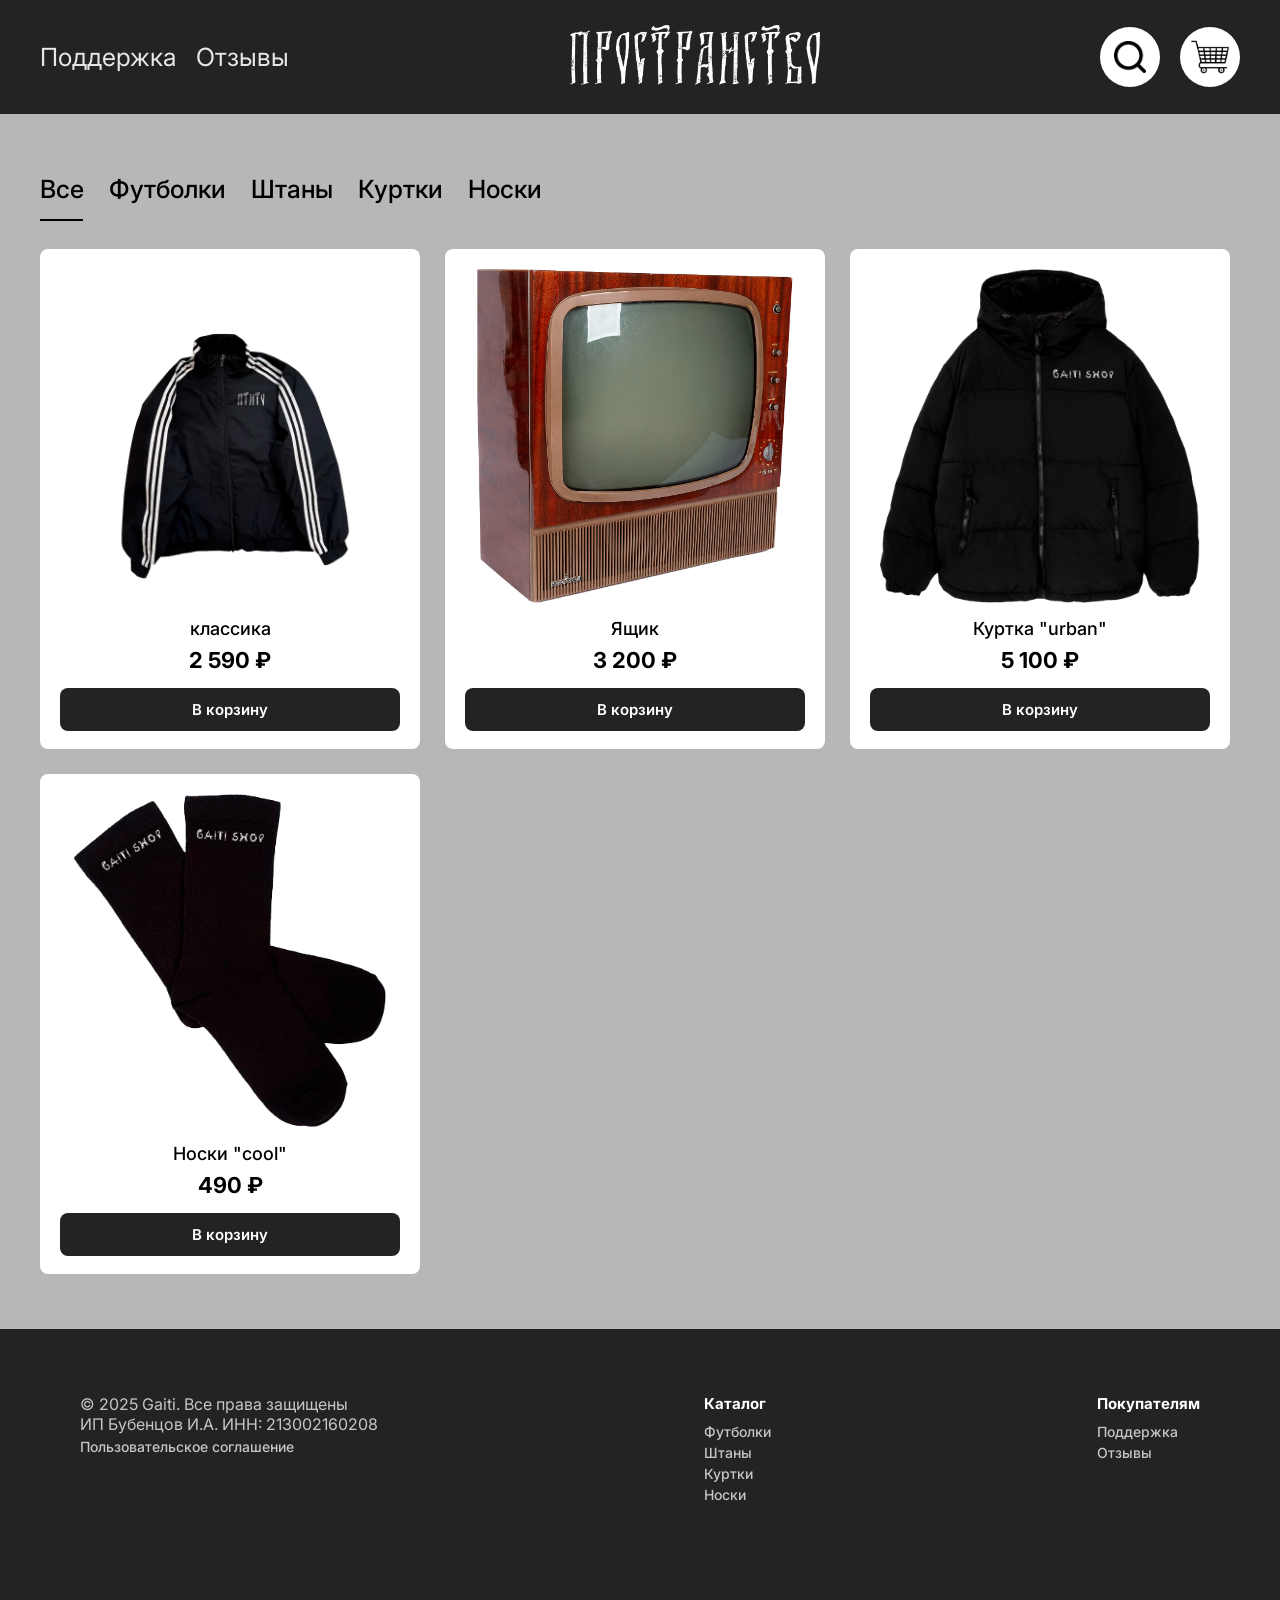
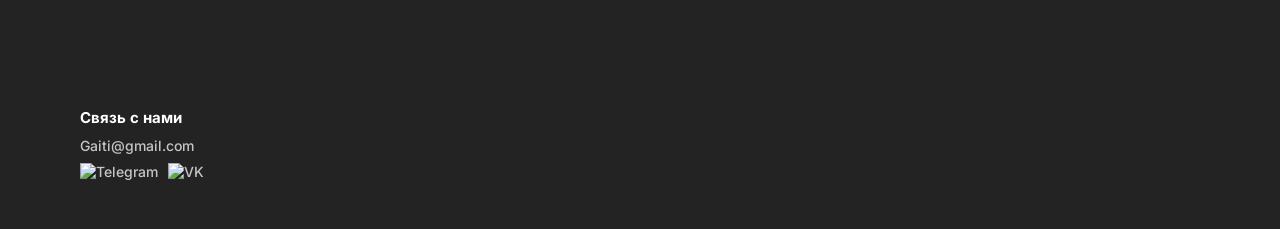
==== index.html @ eaba1813 "fix cart badge visibility, add product thumbnails in cart dropdown, and ensure cart works on product" ====
<!DOCTYPE html>
<html lang="ru">

<head>
    <meta charset="UTF-8">
    <link rel="icon" href="img/icon.ico" type="image/x-icon">
    <link rel="stylesheet" href="style/style.css" type="text/css">
    <link rel="preconnect" href="https://fonts.googleapis.com">
    <link rel="preconnect" href="https://fonts.gstatic.com" crossorigin>
    <link
        href="https://fonts.googleapis.com/css2?family=Inter:ital,opsz,wght@0,14..32,100..900;1,14..32,100..900&display=swap"
        rel="stylesheet">
    <title>Gaiti Shop</title>
</head>

<body>
    <header class="header">
        <div class="container header-inner">

            <div class="left">
                <a href="#">Поддержка</a>
                <a href="#">Отзывы</a>
            </div>

            <div class="logo">
                <a href="index.html"><img src="img/logo1.png" alt=""></a>
            </div>

            <div class="right">

                <div class="search">
                    <input type="checkbox" id="searchToggle" class="searchToggle" />
                    <label for="searchToggle" class="searchButton"></label>
                    <input type="text" class="searchInput" placeholder="Поиск..." />
                    <button class="submitButton"></button>
                </div>


                <div class="cart">
                    <script src="scripts/cart.js"></script>
                    <div class="cartButton"></div>
                    <div class="cartDropdown">
                        <p>Корзина пуста</p>
                    </div>
                </div>

            </div>
        </div>
    </header>
    <main>
    <div class="container header-inner">
        <div class="catalog">
            <!-- Фильтры -->
            <div class="catalog-filters">
                <button class="filter-btn active" data-filter="all">Все</button>
                <button class="filter-btn" data-filter="tshirt">Футболки</button>
                <button class="filter-btn" data-filter="pants">Штаны</button>
                <button class="filter-btn" data-filter="jackets">Куртки</button>
                <button class="filter-btn" data-filter="socks">Носки</button>
                <div class="filter-slider"></div>
            </div>

            <!-- Сами карточки -->
            <div class="catalog-items" id="catalog-items">
                <!-- Products will be injected here by catalog.js -->
            </div>
        </div>
    </div>
    </main>

    <footer class="footer">
        <div class="container header-inner">
            <div class="footer-top">
                <div class="footer-col">
                    <p>© 2025 Gaiti. Все права защищены</p>
                    <p>ИП Бубенцов И.А. ИНН: 213002160208</p>
                    <p><a href="#">Пользовательское соглашение</a></p>
                </div>
                <div class="footer-col">
                    <h3>Каталог</h3>
                    <a href="tshorts.html">Футболки</a>
                    <a href="shtani.html">Штаны</a>
                    <a href="kurtki.html">Куртки</a>
                    <a href="noski.html">Носки</a>
                </div>
                <div class="footer-col">
                    <h3>Покупателям</h3>
                    <a href="support.html">Поддержка</a>
                    <a href="otzivi.html">Отзывы</a>
                </div>
                <div class="footer-col">
                    <h3>Связь с нами</h3>
                    <a href="mailto:Gaiti@gmail.com">Gaiti@gmail.com</a>
                    <div class="social">
                        <a href="#"><img src="img/tg.png" alt="Telegram"></a>
                        <a href="#"><img src="img/vk.png" alt="VK"></a>
                    </div>
                </div>
            </div>
        </div>
    </footer>

    <script src="scripts/products.js"></script>
    <script src="scripts/cart.js"></script>
    <script src="scripts/catalog.js"></script>
</body>
</html>
---- style/style.css ----
* {box-sizing:border-box;margin:0;padding:0}

html, body {
    height: 100%;
}

body{
    font-family:'Inter',sans-serif;
    background:#b7b7b7;
    color:white;
    display: flex;
    flex-direction: column;
    min-height: 100vh;
}

main {
    flex: 1 0 auto;
}

/* КОНТЕЙНЕР (центр) */
.container{
    max-width:1200px;
    margin:0 auto;
    padding:0px;
}

/* HEADER */
.header{
    position:sticky;
    top:0;
    background:#232323;
    z-index:100;
}

.header-inner{
    display:flex;
    justify-content:space-between;
    align-items:center;
    padding:25px 0;
}

.left, .right{
    display:flex;
    align-items:center;
    gap:20px;
}

.left a{
    color:#E7E7E7;
    text-decoration:none;
    font-size:25px;
}

.left a:hover{
    color:white;
}

/* LOGO */
.logo img{
    height:60px;
    width: 250px;
}

/* ПОИСК */
.search {
    display: flex;
    align-items: center;
    background: white;
    border-radius: 50px;
    padding: 10px 10px;
    position: relative;
}

.searchToggle {
    display: none;
}

/* КНОПКА (лупа / крестик) */
.searchButton {
    width: 40px;
    height: 40px;
    background: white url('../img/search.png') center/80% no-repeat;
    cursor: pointer;
    transition: 0.3s;
}

/* ПОЛЕ */
.searchInput {
    border: none;
    outline: none;
    background: none;
    color: black;
    width: 0;
    opacity: 0;
    transition: 0.3s;
}

/* КНОПКА ПОИСКА */
.submitButton {
    display: none;
    background: white;
    width: 40px;
    height: 40px;
    border: none;
    border-radius: 20px;
    padding: 6px 10px;
    cursor: pointer;
    background: white url('../img/search.png') center/80% no-repeat;
}

/* АКТИВНОЕ СОСТОЯНИЕ */
.searchToggle:checked ~ .searchInput {
    width: 160px;
    opacity: 1;
    margin-left: 8px;
}

.searchToggle:checked ~ .submitButton {
    display: block;
}

/* МЕНЯЕМ ИКОНКУ НА КРЕСТИК */
.searchToggle:checked + .searchButton {
    background: none;
    position: relative;
}

.searchToggle:checked + .searchButton::before {
    content: "✖";
    position: absolute;
    top: 50%;
    left: 50%;
    transform: translate(-50%, -50%);

    color: black;
    font-size: 20px;
    line-height: 1;
}
/* КОРЗИНА */
.cart{
    display: flex;
    align-items: center;
    background: white;
    border-radius: 50px;
    padding: 10px 10px;
    position: relative;
}
.cartButton{
    width: 40px;
    height: 40px;
    background: white url('../img/cart.png') center/100% no-repeat;
    cursor: pointer;
    transition: 0.3s;
    position: relative;
}

.cartBadge {
    position: absolute;
    top: -5px;
    right: -5px;
    background: #ff4d4d;
    color: white;
    border-radius: 50%;
    padding: 2px 6px;
    font-size: 10px;
    font-weight: bold;
}

.cartDropdown {
    position: absolute;
    top: 50px;
    right: 0;
    width: 300px;
    background: white;
    border: 1px solid #ddd;
    box-shadow: 0 4px 12px rgba(0,0,0,0.15);
    z-index: 1000;
    padding: 15px;
    display: none;
    color: black;
}

.cart.open .cartDropdown {
    display: block;
}

.cart-item {
    display: flex;
    justify-content: space-between;
    align-items: center;
    padding: 10px 0;
    border-bottom: 1px solid #eee;
}

.cart-item-info {
    display: flex;
    align-items: center;
    gap: 10px;
}

.cart-item-img {
    width: 40px;
    height: 40px;
    object-fit: cover;
    border-radius: 4px;
}

.cart-item-text {
    display: flex;
    flex-direction: column;
}

.cart-item-name {
    font-weight: bold;
    font-size: 14px;
}

.cart-item-qty {
    font-size: 12px;
    color: #666;
}

.remove-from-cart {
    background: none;
    border: none;
    color: #ff4d4d;
    font-size: 18px;
    cursor: pointer;
}

.cart-total {
    display: flex;
    justify-content: space-between;
    align-items: center;
    padding: 15px 0;
    font-size: 18px;
    font-weight: 700;
    border-top: 2px solid #eee;
    border-bottom: 1px solid #eee;
    margin-top: 10px;
}

.order-btn {
    width: 100%;
    padding: 10px;
    background: #232323;
    color: white;
    border: none;
    margin-top: 15px;
    cursor: pointer;
    font-weight: bold;
}

.order-btn:hover {
    background: #404040;
}

/* HEADER END */

/* MID */
.catalog-filters {
    display: flex;
    gap: 25px;
    padding-bottom: 10px;
    margin: 30px 0;
    position: relative;
}

.catalog-filters .filter-btn {
    background: none;
    border: none;
    font-family: 'Inter', sans-serif;
    font-size: 25px;
    font-weight: 500;
    cursor: pointer;
    padding: 5px 0;
    position: relative;
    color: #000;
    z-index: 1;
}

.filter-slider {
    position: absolute;
    bottom: -2px;
    left: 0;
    height: 2px;
    background-color: #000;
    transition: left 0.3s ease, width 0.3s ease;
    pointer-events: none;
}

.catalog-items {
    display: flex;
    flex-wrap: wrap;
    gap: 25px;
    padding-bottom: 30px;
}

.card {
    width: 380px;
    background: #fff;
    overflow: hidden;
    text-align: center;
    border-radius: 8px;
    transition: transform 0.3s, box-shadow 0.3s;
    display: flex;
    flex-direction: column;
    padding: 20px 20px 35px;
    height: 500px;
    position: relative;
}

.card-link {
    position: absolute;
    inset: 0;
    z-index: 1;
}

.add-to-cart-btn {
    position: relative;
    z-index: 2;
}

.card-img {
    width: 100%;
    height: 75%;
    display: flex;
    align-items: center;
    justify-content: center;
    flex-shrink: 0;
}

.card-img img {
    width: 100%;
    height: 100%;
    object-fit: contain;
}

.card-info {
    margin-top: 15px;
}

.card-info .name {
    display: block;
    font-weight: 500;
    font-size: 18px;
    margin-bottom: 8px;
    color: black;
}

.card-info .price {
    font-weight: 700;
    font-size: 22px;
    color: black;
}

.card-info .price s {
    color: black;
    margin-left: 8px;
}

.card-info .discount {
    color: black;
    margin-left: 5px;
}

.add-to-cart-btn {
    width: 100%;
    padding: 12px 0;
    margin-top: 15px;
    background: #232323;
    color: white;
    border: none;
    border-radius: 8px;
    font-family: 'Inter', sans-serif;
    font-size: 15px;
    font-weight: 600;
    cursor: pointer;
    transition: background 0.3s, transform 0.2s;
}

.add-to-cart-btn:hover {
    background: #404040;
    transform: translateY(-2px);
}

.add-to-cart-btn:active {
    transform: translateY(0);
    background: #111;
}

.card:hover {
    transform: scale(1.05);
    box-shadow: 0 8px 25px rgba(0,0,0,0.2);
    animation: none;
}

.no-results {
    width: 100%;
    font-style: italic;
    color: #666;
}

/* Footer */
.footer {
  background: #232323;
  color: #c7c5c5;
  font-family: 'Inter', sans-serif;
  padding: 40px 80px 20px;
}

.footer-top {
  display: flex;
  justify-content: space-between;
  flex-wrap: wrap;
  gap: 201px;
}

.footer-col h3 {
  color: white;
  font-size: 15px;
  margin-bottom: 10px;
}

.footer-col a {
  display: block;
  color: #c7c5c5;
  font-size: 14px;
  font-weight: 500;
  margin: 4px 0;
  text-decoration: none;
}

.footer-col a:hover {
  color: gray;
}

.social {
  display: flex;
  gap: 10px;
  margin-top: 5px;
}

.social img {
  width: 30px;
  height: 30px;
  transition: transform 0.3s;
}

.social img:hover {
  transform: scale(1.1);
}

@media (max-width: 1100px) {
  .footer-top {
    gap: 40px;
  }
}

@media (max-width: 700px) {
  .footer-top {
    gap: 30px;
    justify-content: center;
  }
  .footer {
    padding: 40px 30px 20px;
  }
}

@media (max-width: 480px) {
  .footer-top {
    flex-direction: column;
    align-items: center;
    text-align: center;
    gap: 25px;
  }
  .social {
    justify-content: center;
  }
}
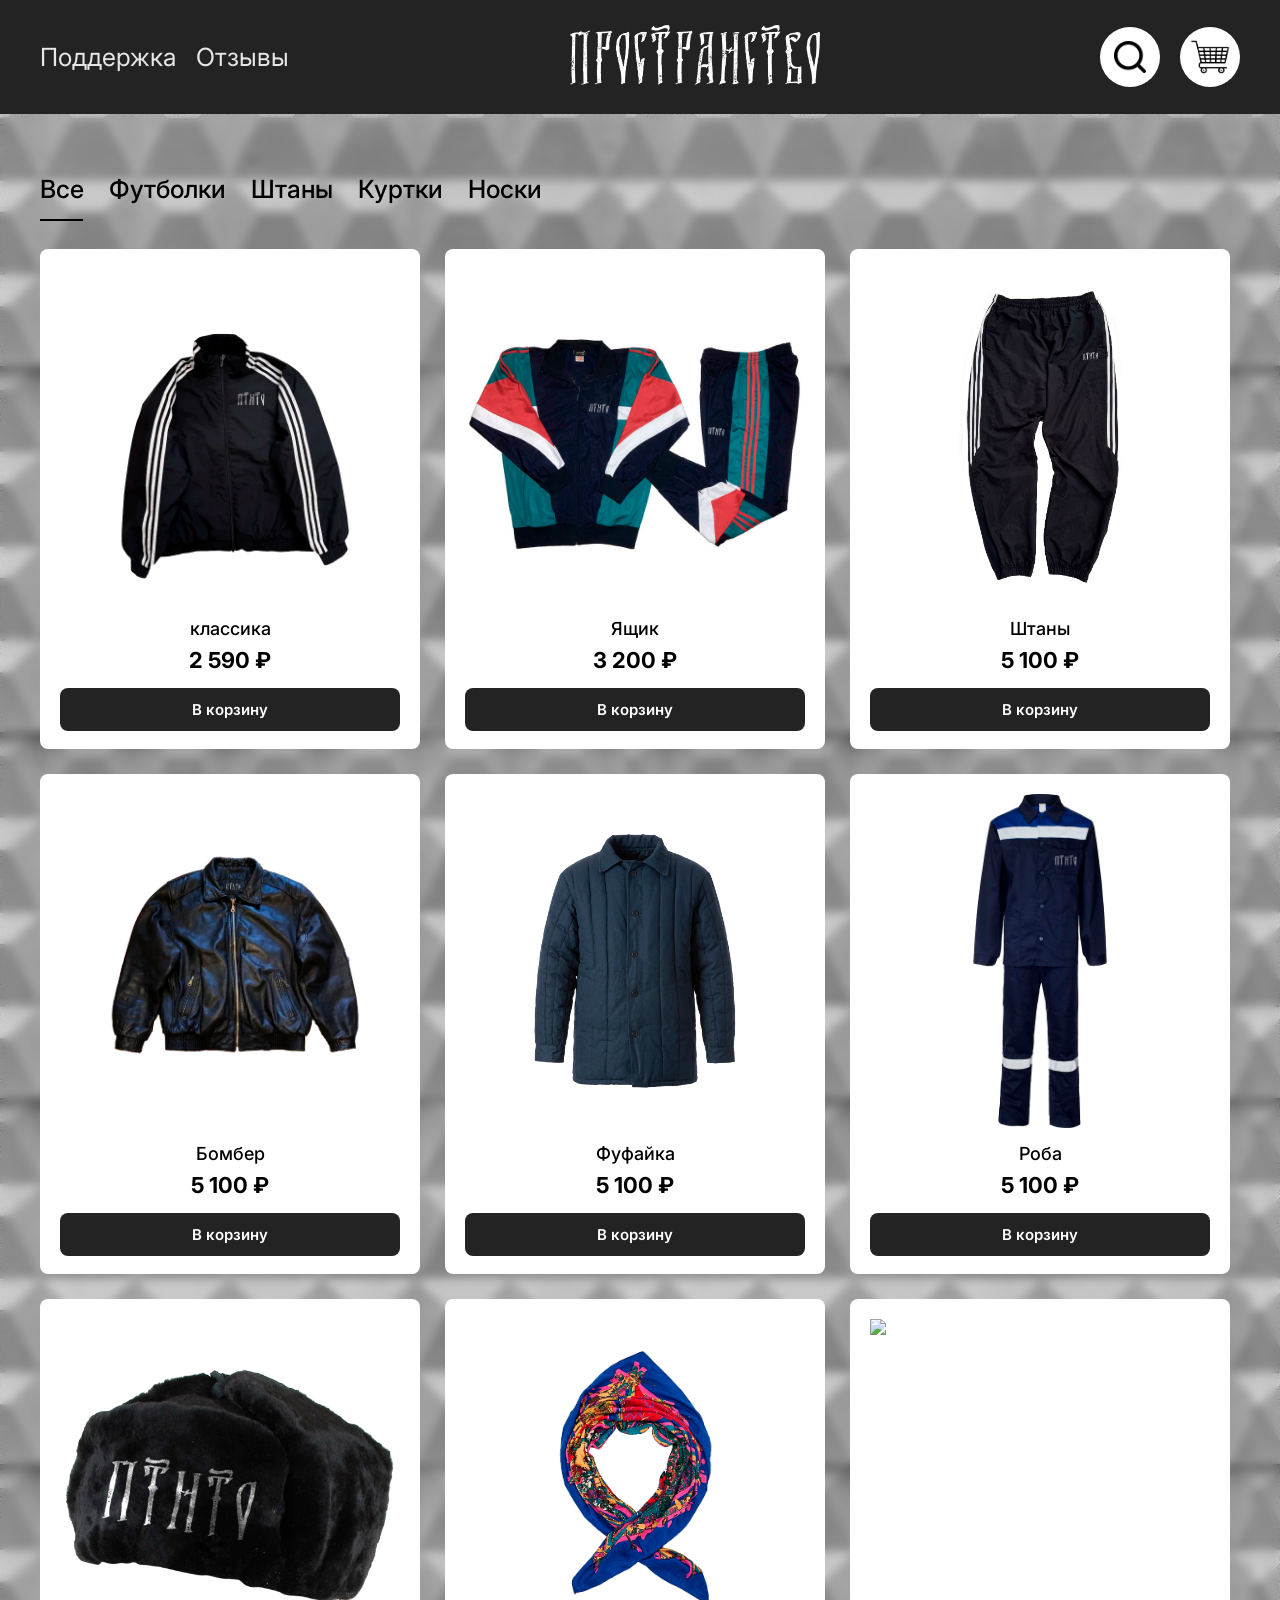
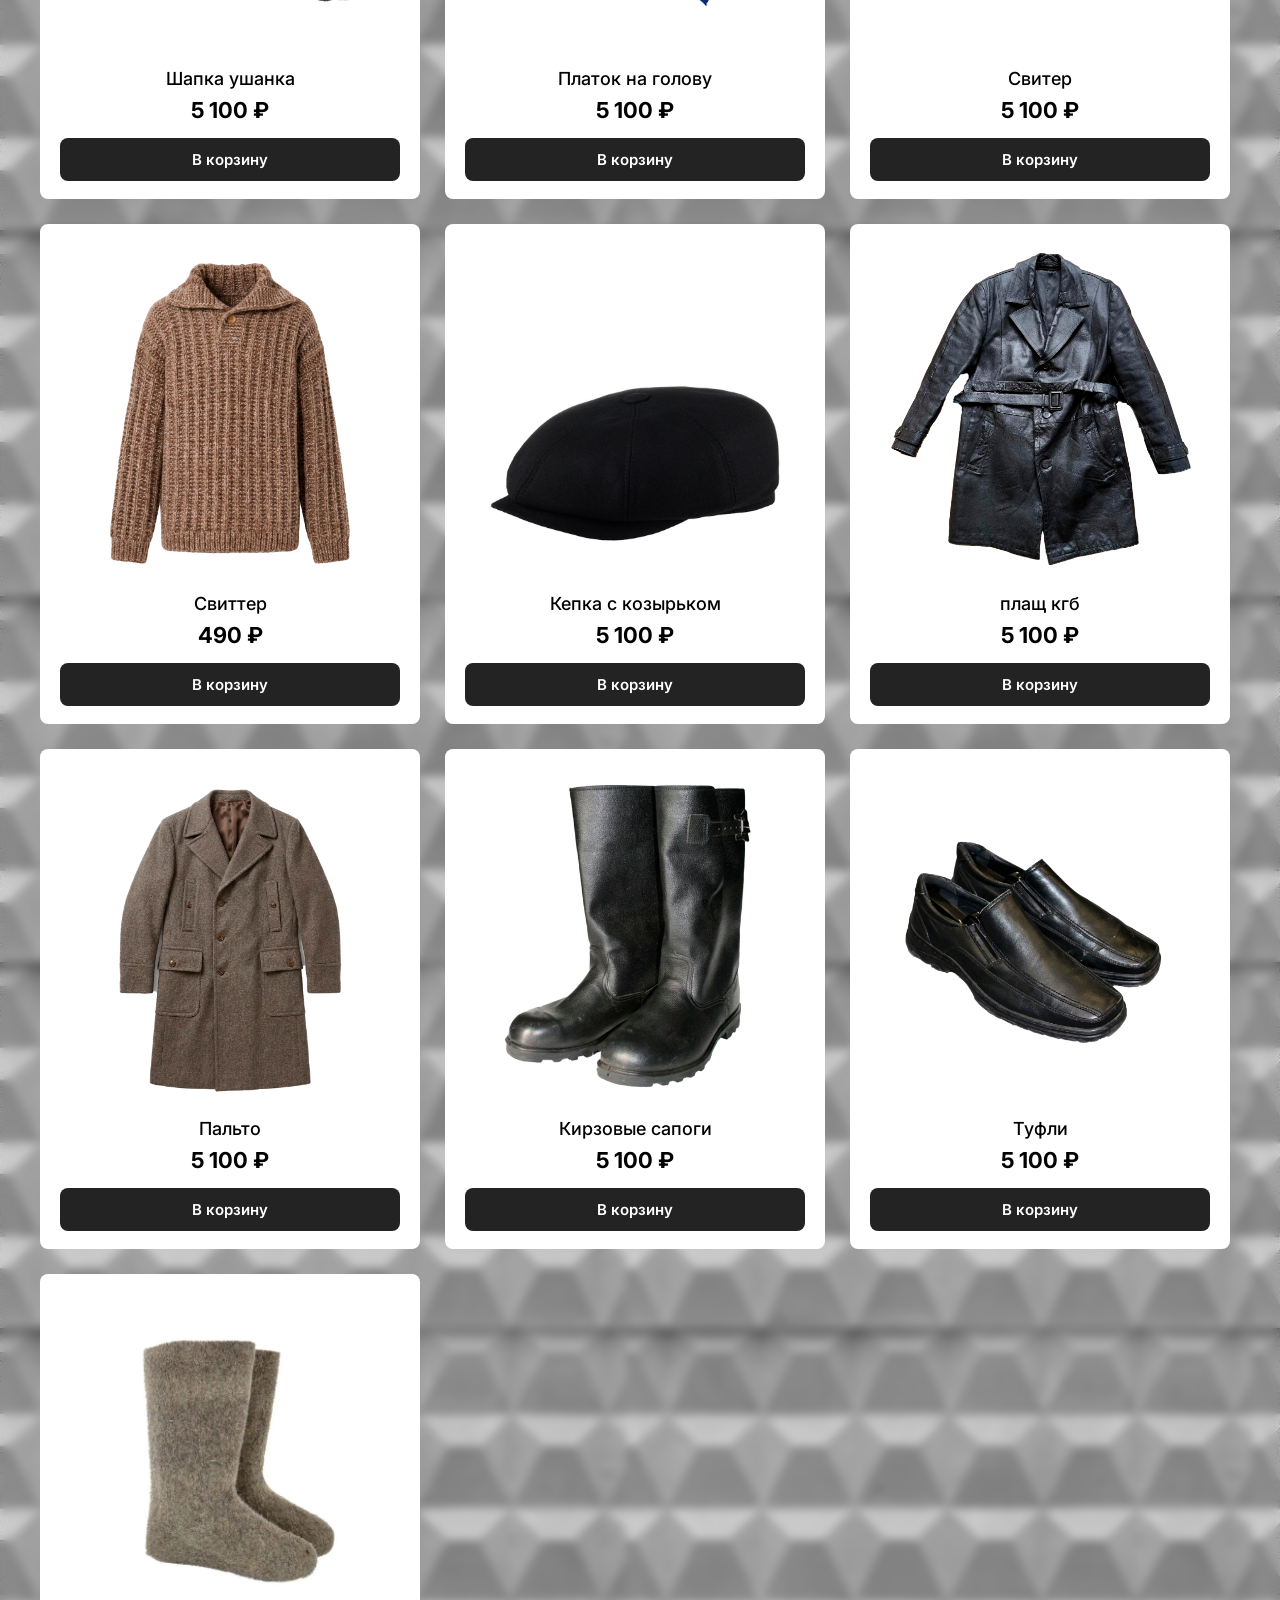
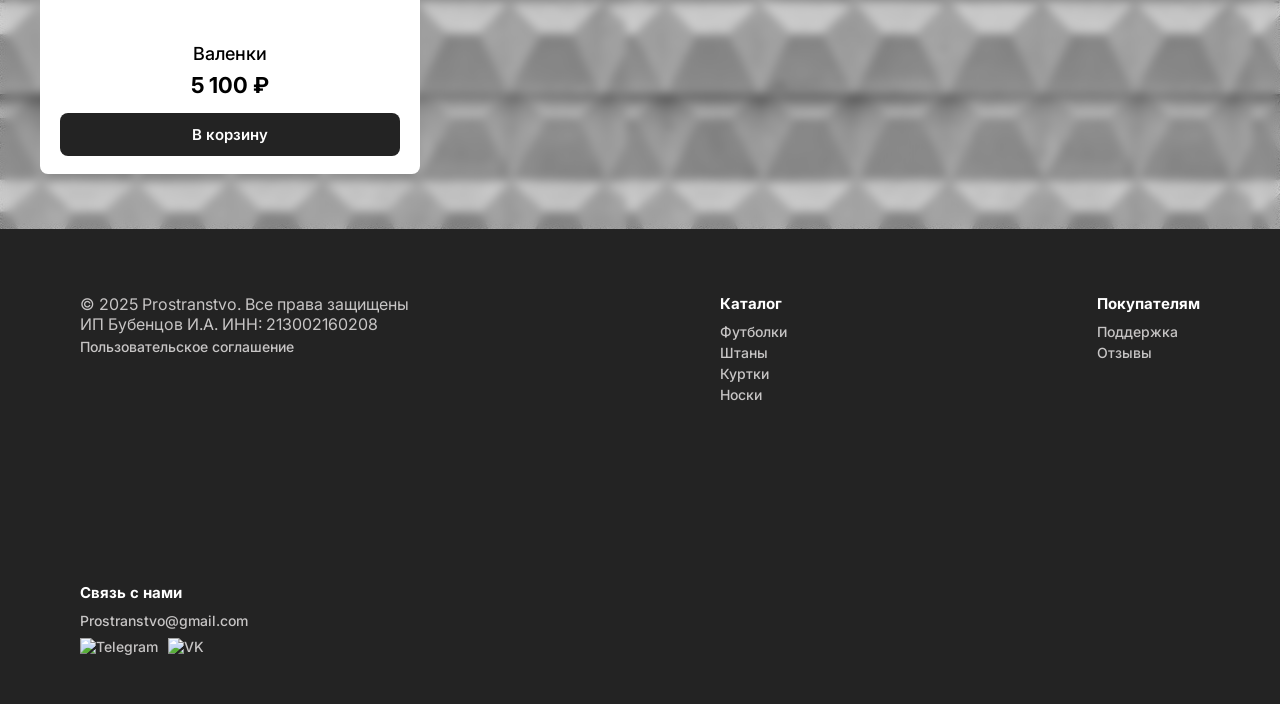
==== commit c6920dad: "Rebrand Gaiti Shop to Prostranstvo, update products and styles" ====
--- a/index.html
+++ b/index.html
@@ -3,24 +3,25 @@
 
 <head>
     <meta charset="UTF-8">
-    <link rel="icon" href="img/icon.ico" type="image/x-icon">
+    <link rel="icon" href="img/po-2.ico" type="image/x-icon">
     <link rel="stylesheet" href="style/style.css" type="text/css">
     <link rel="preconnect" href="https://fonts.googleapis.com">
     <link rel="preconnect" href="https://fonts.gstatic.com" crossorigin>
     <link
         href="https://fonts.googleapis.com/css2?family=Inter:ital,opsz,wght@0,14..32,100..900;1,14..32,100..900&display=swap"
         rel="stylesheet">
-    <title>Gaiti Shop</title>
+    <title>Prostranstvo</title>
 </head>
 
 <body>
     <header class="header">
         <div class="container header-inner">
 
-            <div class="left">
-                <a href="#">Поддержка</a>
-                <a href="#">Отзывы</a>
+<div class="left">
+                <a href="support.html">Поддержка</a>
+                <a href="otzivi.html">Отзывы</a>
             </div>
+
 
             <div class="logo">
                 <a href="index.html"><img src="img/logo1.png" alt=""></a>
@@ -72,7 +73,7 @@
         <div class="container header-inner">
             <div class="footer-top">
                 <div class="footer-col">
-                    <p>© 2025 Gaiti. Все права защищены</p>
+                    <p>© 2025 Prostranstvo. Все права защищены</p>
                     <p>ИП Бубенцов И.А. ИНН: 213002160208</p>
                     <p><a href="#">Пользовательское соглашение</a></p>
                 </div>
@@ -90,7 +91,7 @@
                 </div>
                 <div class="footer-col">
                     <h3>Связь с нами</h3>
-                    <a href="mailto:Gaiti@gmail.com">Gaiti@gmail.com</a>
+                    <a href="mailto:Prostranstvo@gmail.com">Prostranstvo@gmail.com</a>
                     <div class="social">
                         <a href="#"><img src="img/tg.png" alt="Telegram"></a>
                         <a href="#"><img src="img/vk.png" alt="VK"></a>
--- a/style/style.css
+++ b/style/style.css
@@ -6,7 +6,7 @@
 
 body{
     font-family:'Inter',sans-serif;
-    background:#b7b7b7;
+    background: white url('../img/po-2.jpg');
     color:white;
     display: flex;
     flex-direction: column;
@@ -14,14 +14,16 @@
 }
 
 main {
+    min-height: 100%;
     flex: 1 0 auto;
+    backdrop-filter: blur(5px);
 }
 
 /* КОНТЕЙНЕР (центр) */
 .container{
     max-width:1200px;
     margin:0 auto;
-    padding:0px;
+    padding: 0px;
 }
 
 /* HEADER */
@@ -143,7 +145,6 @@
     background: white;
     border-radius: 50px;
     padding: 10px 10px;
-    position: relative;
 }
 .cartButton{
     width: 40px;
@@ -168,20 +169,37 @@
 
 .cartDropdown {
     position: absolute;
-    top: 50px;
     right: 0;
-    width: 300px;
-    background: white;
-    border: 1px solid #ddd;
+    top: 111px;
+    width: 30vw;
+    height: 100vh;
+    background: #232323;
     box-shadow: 0 4px 12px rgba(0,0,0,0.15);
-    z-index: 1000;
     padding: 15px;
-    display: none;
-    color: black;
+    color: #ffffff;
+    opacity: 0;
+    transition: opacity 0.5s ease, transform 0.5s ease, visibility 0.5s;
+    pointer-events: none;
+        p{
+                font-weight: 500;
+                font-size: 40px;
+                line-height: 100%;
+                text-decoration: none;
+                margin-top: 60%;
+                justify-content: center;
+
+                display: flex;
+                align-items: center;
+                letter-spacing: -0.04em;
+
+        }
 }
 
 .cart.open .cartDropdown {
-    display: block;
+    pointer-events: auto;
+    opacity: 1;
+    transform: translateY(0);
+    visibility: visible;
 }
 
 .cart-item {
@@ -189,20 +207,21 @@
     justify-content: space-between;
     align-items: center;
     padding: 10px 0;
-    border-bottom: 1px solid #eee;
 }
 
 .cart-item-info {
     display: flex;
     align-items: center;
     gap: 10px;
+    cursor: pointer;
 }
 
 .cart-item-img {
     width: 40px;
     height: 40px;
-    object-fit: cover;
     border-radius: 4px;
+    background-color: #E7E7E7;
+    padding: 2px;
 }
 
 .cart-item-text {
@@ -212,19 +231,19 @@
 
 .cart-item-name {
     font-weight: bold;
-    font-size: 14px;
+    font-size: 16px;
 }
 
 .cart-item-qty {
-    font-size: 12px;
-    color: #666;
+    font-size: 13px;
+    color: #bebebe;
 }
 
 .remove-from-cart {
     background: none;
     border: none;
     color: #ff4d4d;
-    font-size: 18px;
+    font-size: 20px;
     cursor: pointer;
 }
 
@@ -235,27 +254,29 @@
     padding: 15px 0;
     font-size: 18px;
     font-weight: 700;
-    border-top: 2px solid #eee;
-    border-bottom: 1px solid #eee;
     margin-top: 10px;
 }
 
 .order-btn {
+    font-size: 16px;
     width: 100%;
     padding: 10px;
-    background: #232323;
-    color: white;
+    background: #E7E7E7;
+    color: black;
     border: none;
     margin-top: 15px;
     cursor: pointer;
     font-weight: bold;
+    transition: background-color 0.3s ease;
 }
 
 .order-btn:hover {
-    background: #404040;
+    background: #a5a5a5;
+    transition: background-color 0.3s ease;
 }
 
 /* HEADER END */
+
 
 /* MID */
 .catalog-filters {
@@ -413,7 +434,7 @@
   display: flex;
   justify-content: space-between;
   flex-wrap: wrap;
-  gap: 201px;
+   gap: 176px;
 }
 
 .footer-col h3 {
@@ -452,12 +473,18 @@
 }
 
 @media (max-width: 1100px) {
+    .container {
+    margin: 25px;
+}
   .footer-top {
     gap: 40px;
   }
 }
 
 @media (max-width: 700px) {
+    .container {
+    margin: 25px;
+}
   .footer-top {
     gap: 30px;
     justify-content: center;
@@ -468,6 +495,9 @@
 }
 
 @media (max-width: 480px) {
+    .container {
+    margin: 25px;
+}
   .footer-top {
     flex-direction: column;
     align-items: center;
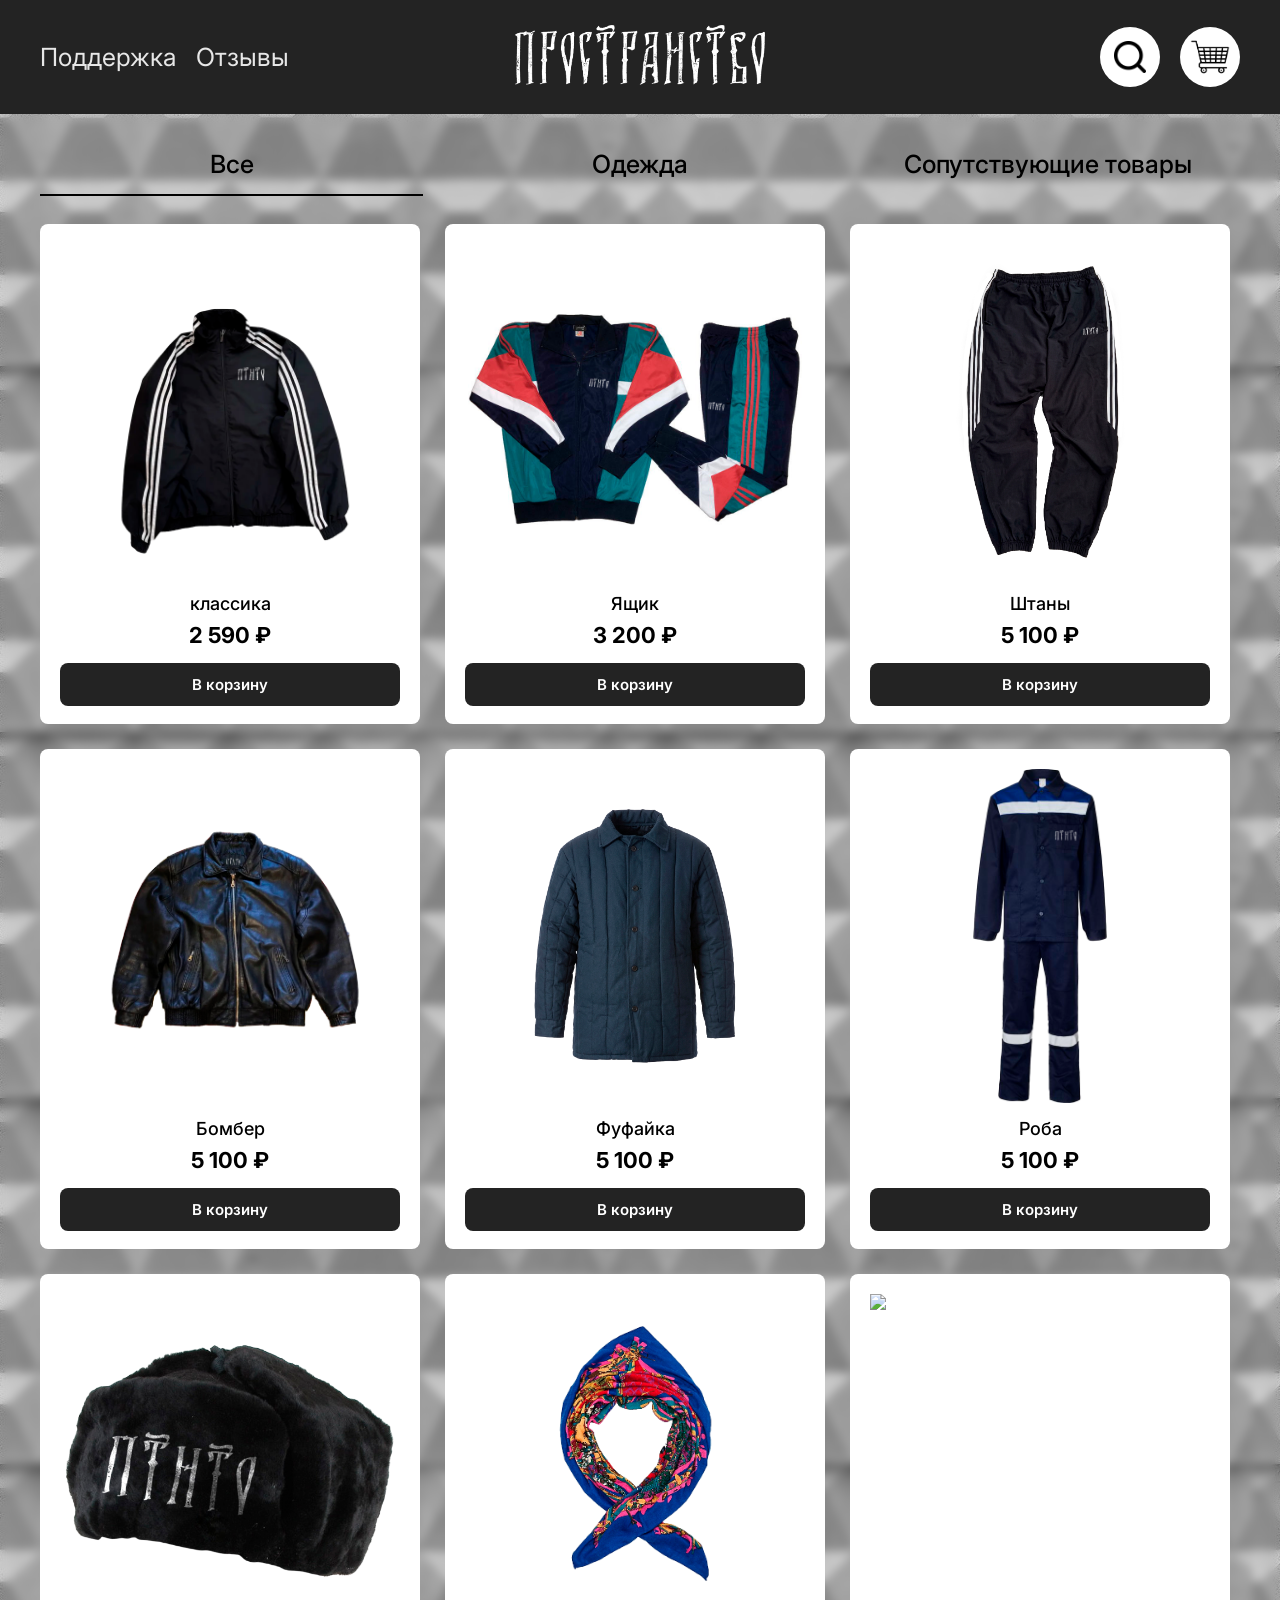
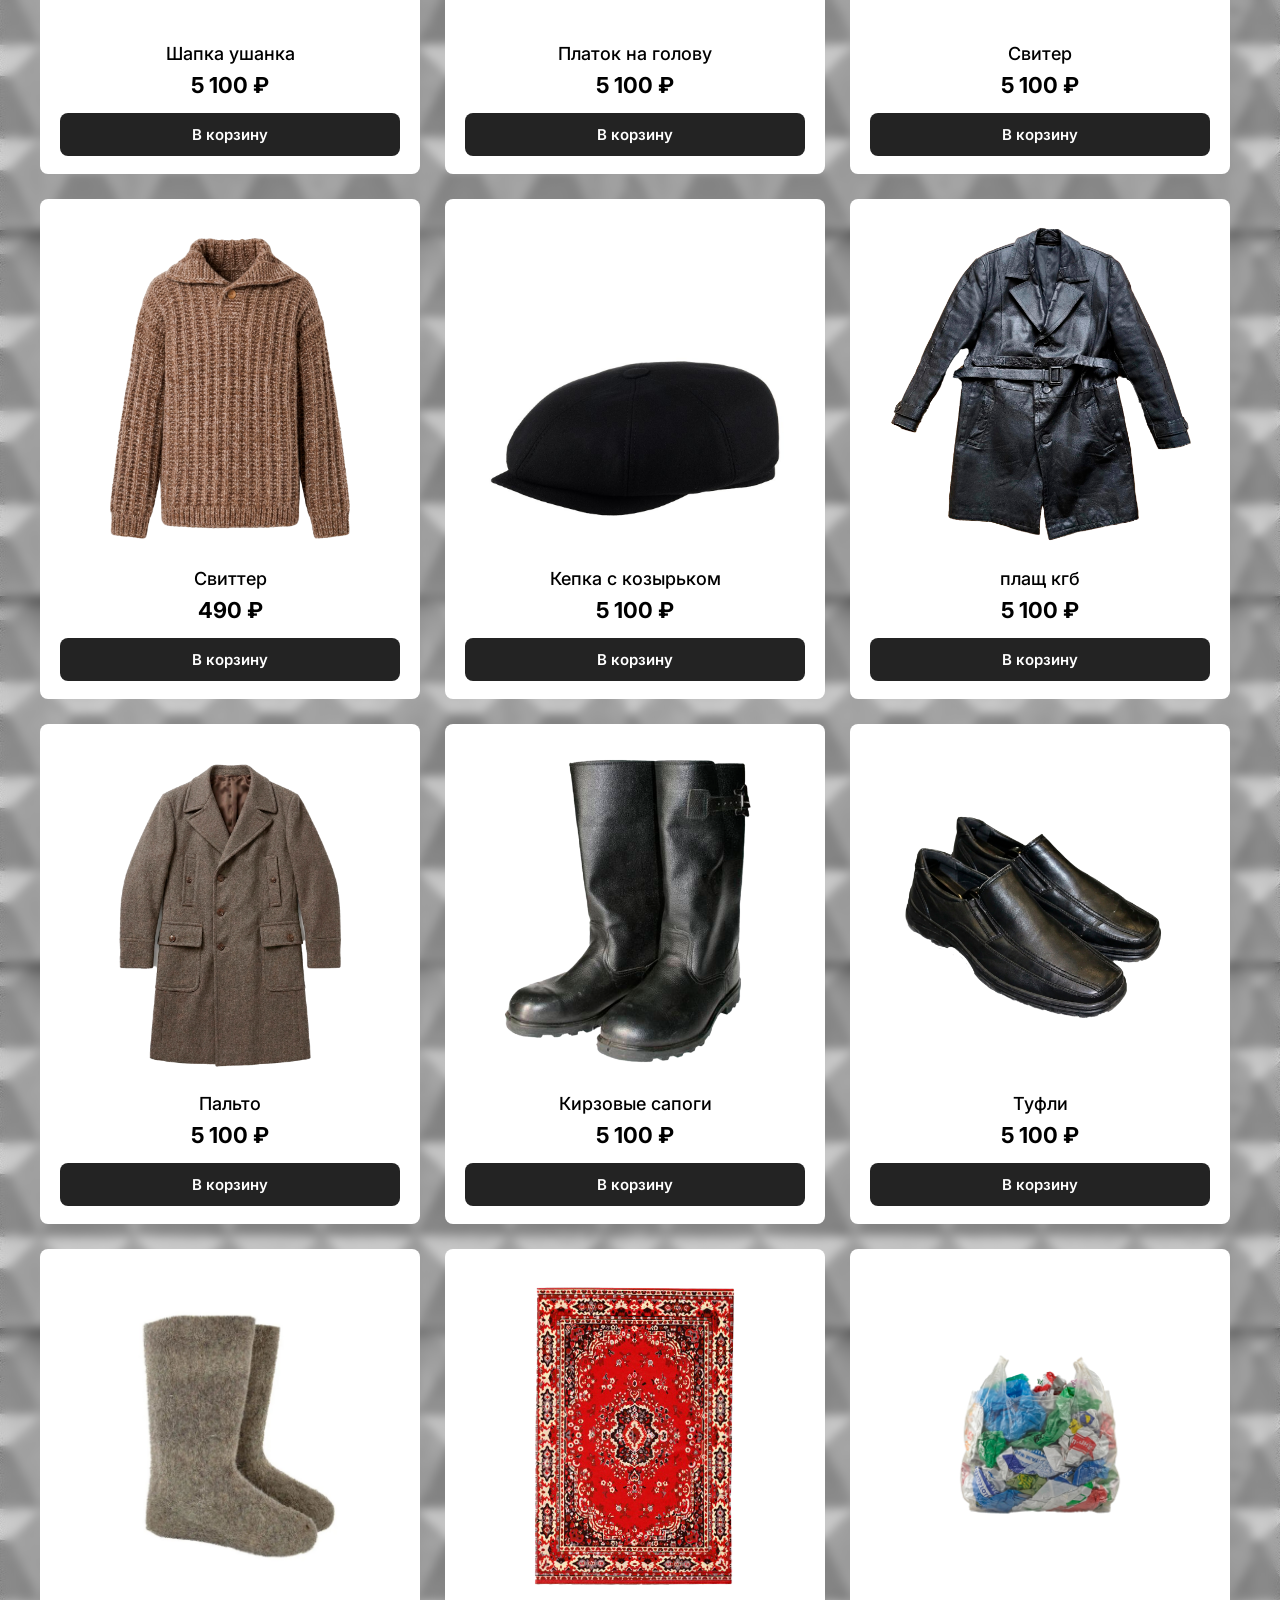
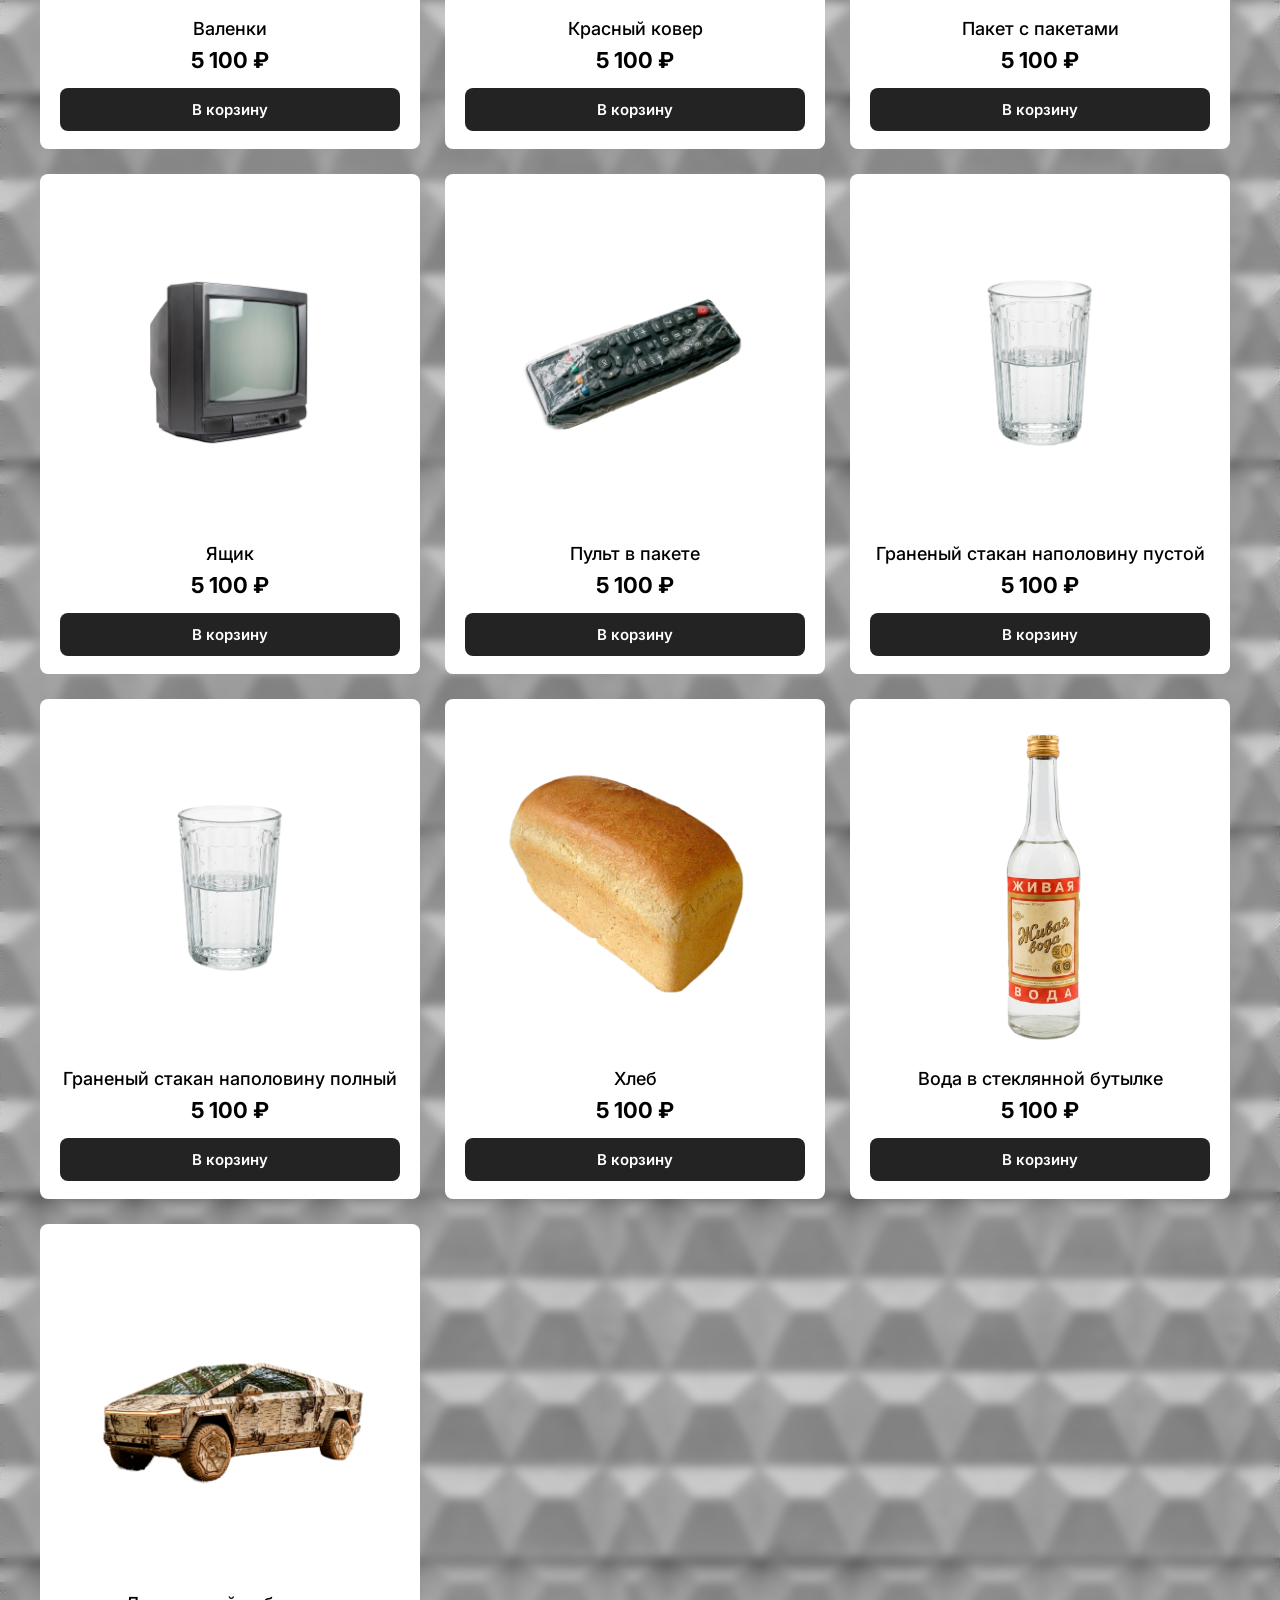
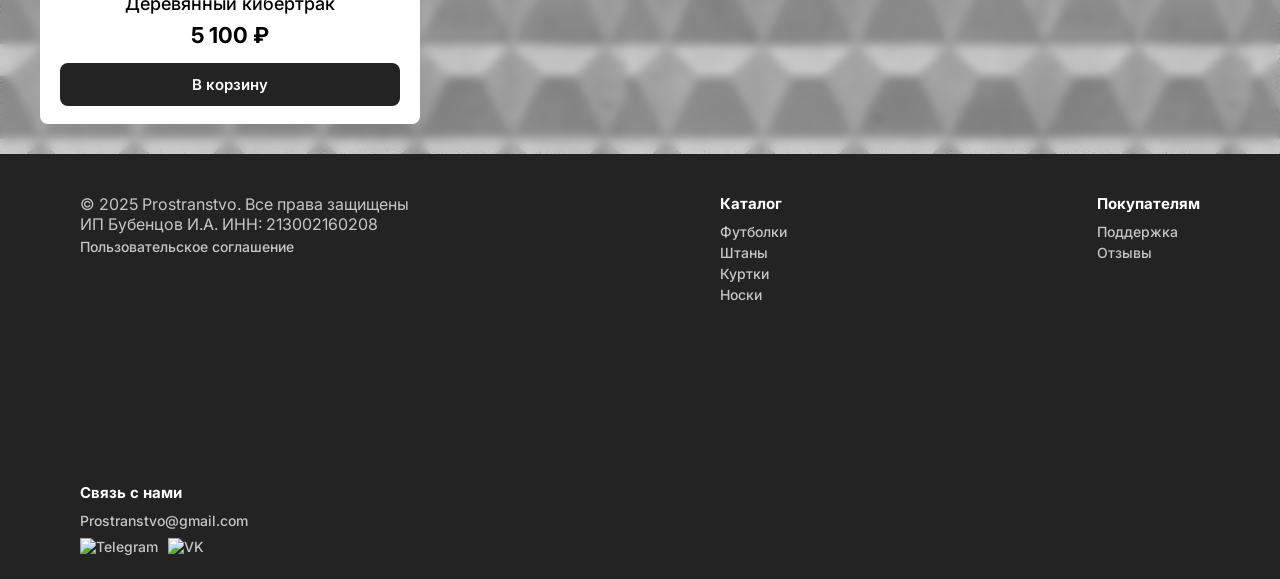
==== commit 2d10f53e: "Добавил товары" ====
--- a/index.html
+++ b/index.html
@@ -49,15 +49,14 @@
         </div>
     </header>
     <main>
-    <div class="container header-inner">
+    <div class="container">
         <div class="catalog">
             <!-- Фильтры -->
             <div class="catalog-filters">
                 <button class="filter-btn active" data-filter="all">Все</button>
-                <button class="filter-btn" data-filter="tshirt">Футболки</button>
-                <button class="filter-btn" data-filter="pants">Штаны</button>
-                <button class="filter-btn" data-filter="jackets">Куртки</button>
-                <button class="filter-btn" data-filter="socks">Носки</button>
+                <button class="filter-btn" data-filter="Odezda">Одежда</button>
+                <button class="filter-btn" data-filter="tovari">Сопутствующие товары</button>
+
                 <div class="filter-slider"></div>
             </div>
 
--- a/style/style.css
+++ b/style/style.css
@@ -34,11 +34,19 @@
     z-index:100;
 }
 
-.header-inner{
+.header .header-inner{
     display:flex;
-    justify-content:space-between;
     align-items:center;
     padding:25px 0;
+}
+
+.header .left {
+    flex: 1;
+}
+
+.header .right {
+    flex: 1;
+    justify-content: flex-end;
 }
 
 .left, .right{
@@ -298,6 +306,7 @@
     position: relative;
     color: #000;
     z-index: 1;
+    width: 100%;
 }
 
 .filter-slider {
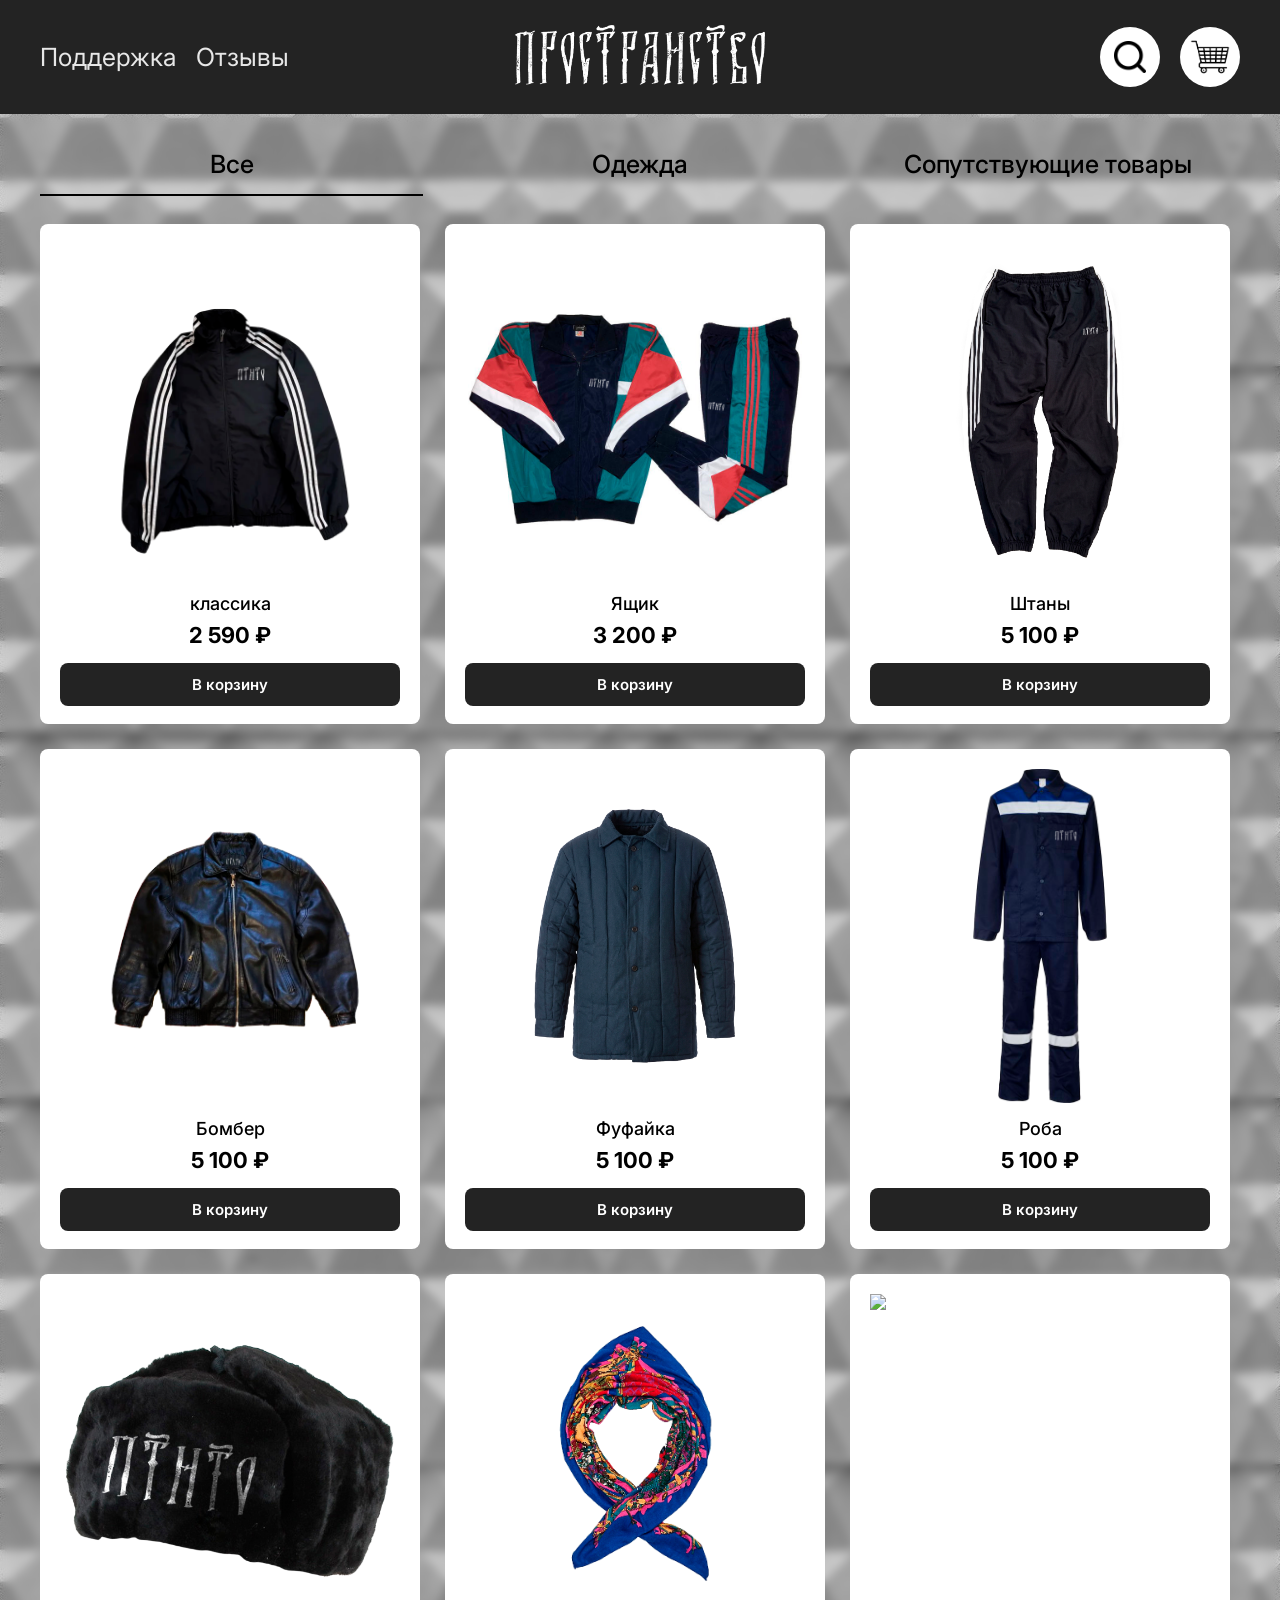
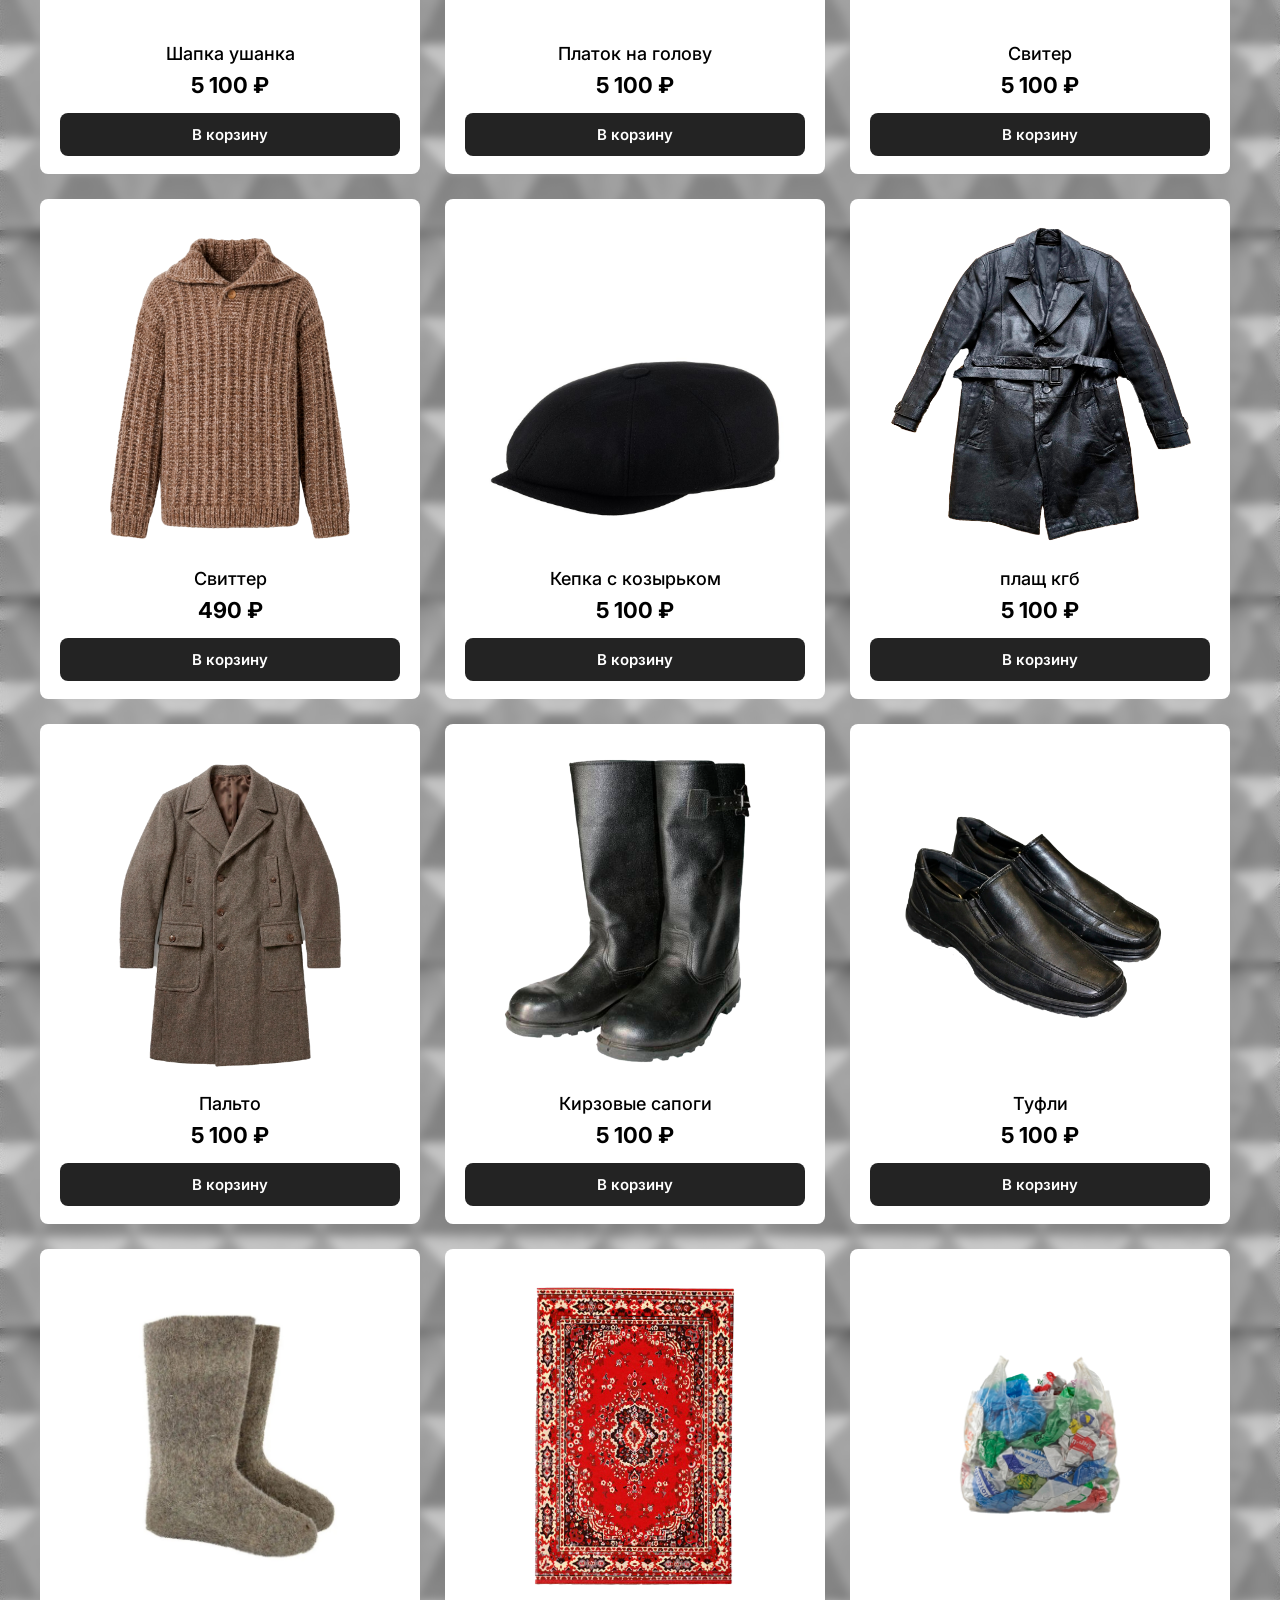
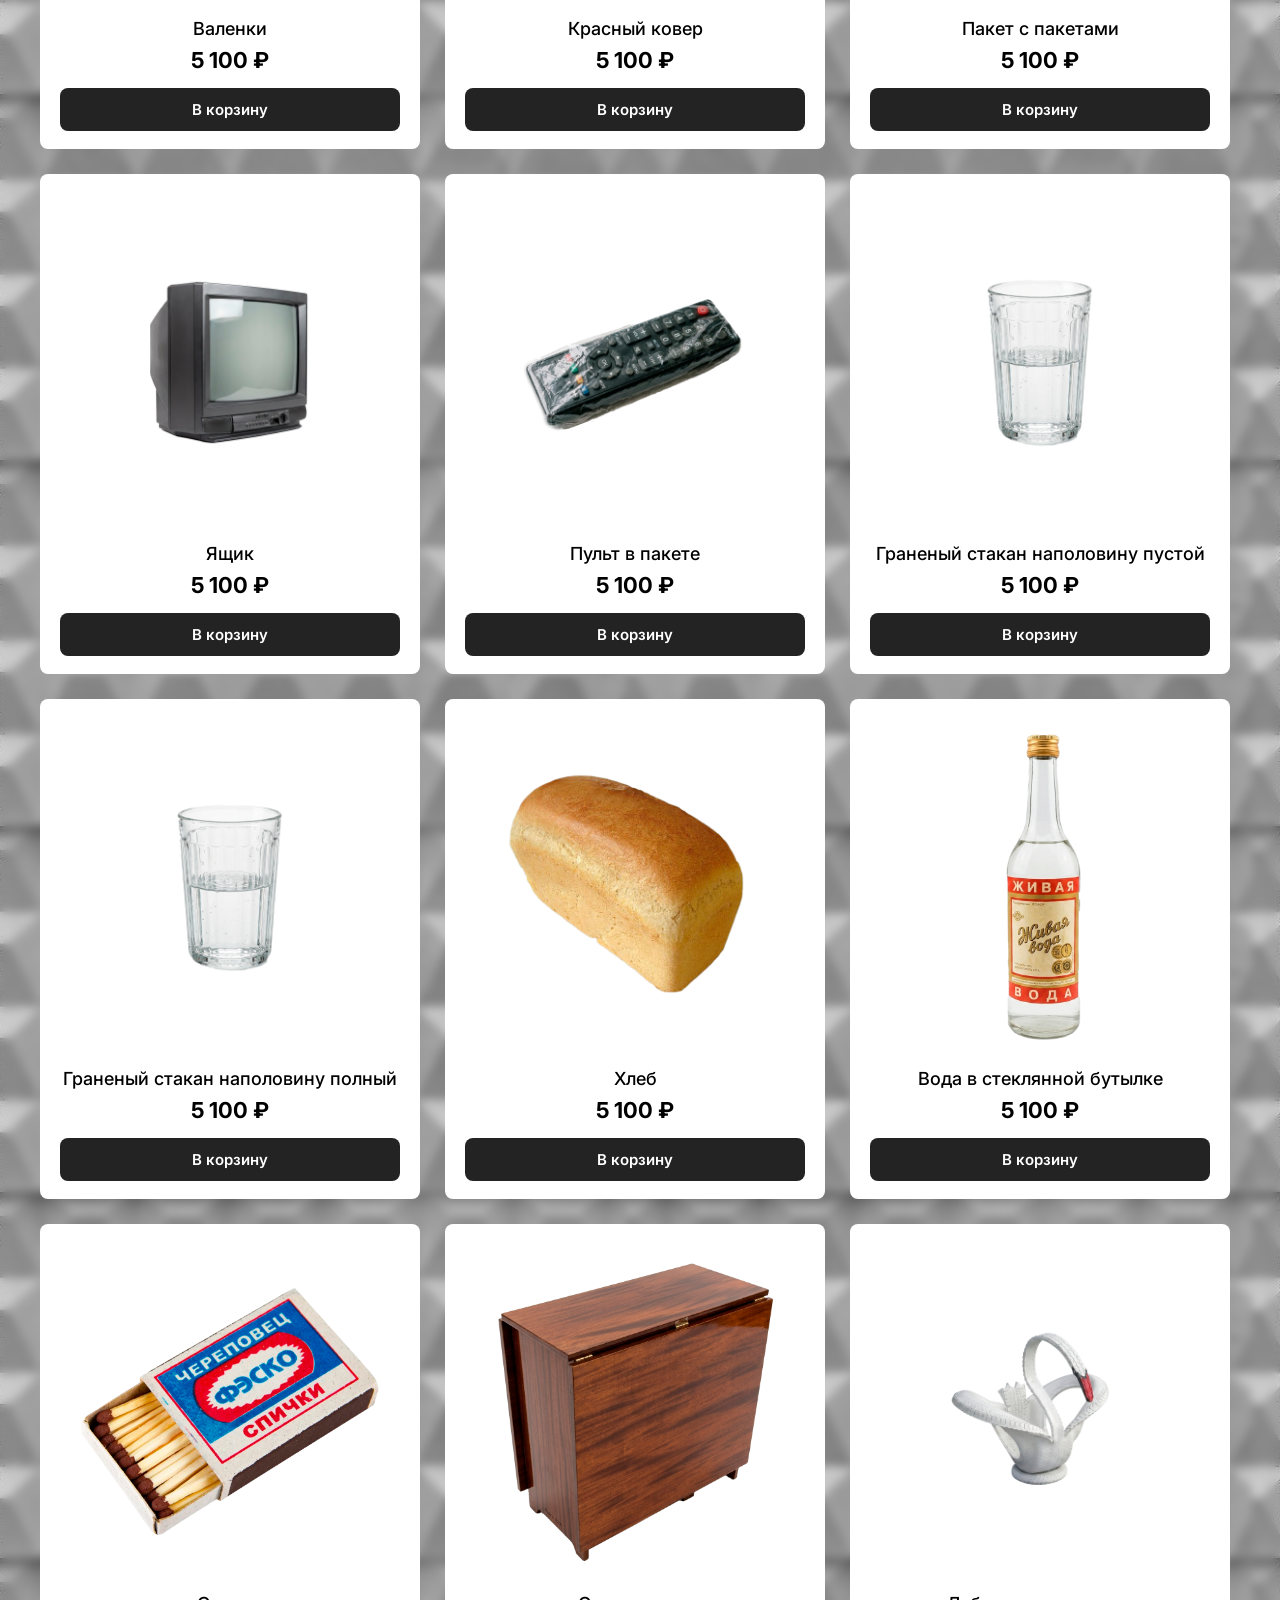
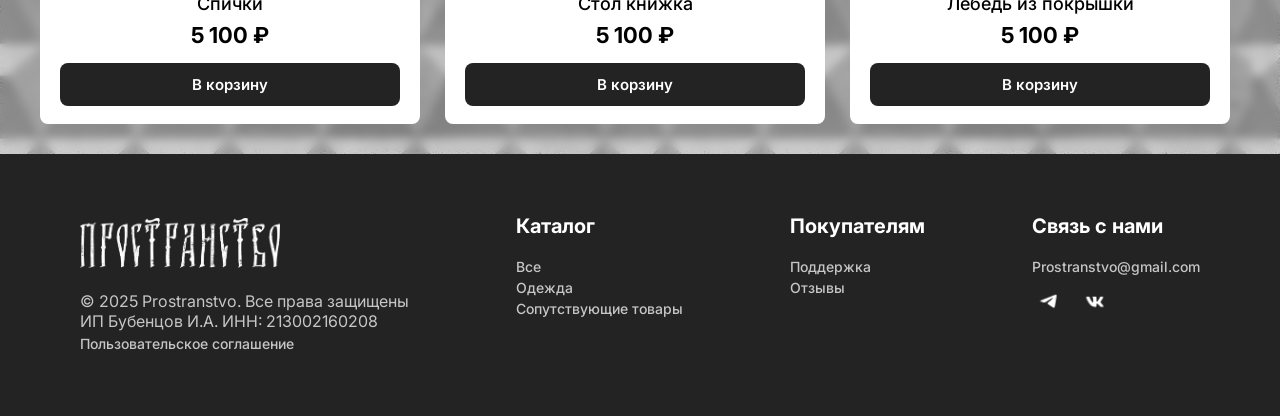
==== commit 5ec38ca2: "word" ====
--- a/index.html
+++ b/index.html
@@ -38,7 +38,6 @@
 
 
                 <div class="cart">
-                    <script src="scripts/cart.js"></script>
                     <div class="cartButton"></div>
                     <div class="cartDropdown">
                         <p>Корзина пуста</p>
@@ -72,16 +71,16 @@
         <div class="container header-inner">
             <div class="footer-top">
                 <div class="footer-col">
+                    <h3><a href="index.html"><img src="img/logo1.png"></a></h3>
                     <p>© 2025 Prostranstvo. Все права защищены</p>
                     <p>ИП Бубенцов И.А. ИНН: 213002160208</p>
                     <p><a href="#">Пользовательское соглашение</a></p>
                 </div>
                 <div class="footer-col">
                     <h3>Каталог</h3>
-                    <a href="tshorts.html">Футболки</a>
-                    <a href="shtani.html">Штаны</a>
-                    <a href="kurtki.html">Куртки</a>
-                    <a href="noski.html">Носки</a>
+                    <a href="#" class="filter-btn" data-filter="all">Все</a>
+                    <a href="#" class="filter-btn" data-filter="Odezda">Одежда</a>
+                    <a href="#" class="filter-btn" data-filter="tovari">Сопутствующие товары</a>
                 </div>
                 <div class="footer-col">
                     <h3>Покупателям</h3>
@@ -92,8 +91,8 @@
                     <h3>Связь с нами</h3>
                     <a href="mailto:Prostranstvo@gmail.com">Prostranstvo@gmail.com</a>
                     <div class="social">
-                        <a href="#"><img src="img/tg.png" alt="Telegram"></a>
-                        <a href="#"><img src="img/vk.png" alt="VK"></a>
+                        <a href="#"><img src="img/tg1.png"></a>
+                        <a href="#"><img src="img/vk1.png"></a>
                     </div>
                 </div>
             </div>
--- a/style/style.css
+++ b/style/style.css
@@ -436,20 +436,19 @@
   background: #232323;
   color: #c7c5c5;
   font-family: 'Inter', sans-serif;
-  padding: 40px 80px 20px;
+  padding: 60px 80px 60px;
 }
 
 .footer-top {
   display: flex;
   justify-content: space-between;
   flex-wrap: wrap;
-   gap: 176px;
 }
 
 .footer-col h3 {
   color: white;
-  font-size: 15px;
-  margin-bottom: 10px;
+  font-size: 20px;
+  margin-bottom: 20px;
 }
 
 .footer-col a {
@@ -464,6 +463,10 @@
 .footer-col a:hover {
   color: gray;
 }
+.footer-col img {
+  width: 200px;
+  height: 50px;
+}
 
 .social {
   display: flex;
@@ -472,8 +475,8 @@
 }
 
 .social img {
-  width: 30px;
-  height: 30px;
+  width: 35px;
+  height: 35px;
   transition: transform 0.3s;
 }
 
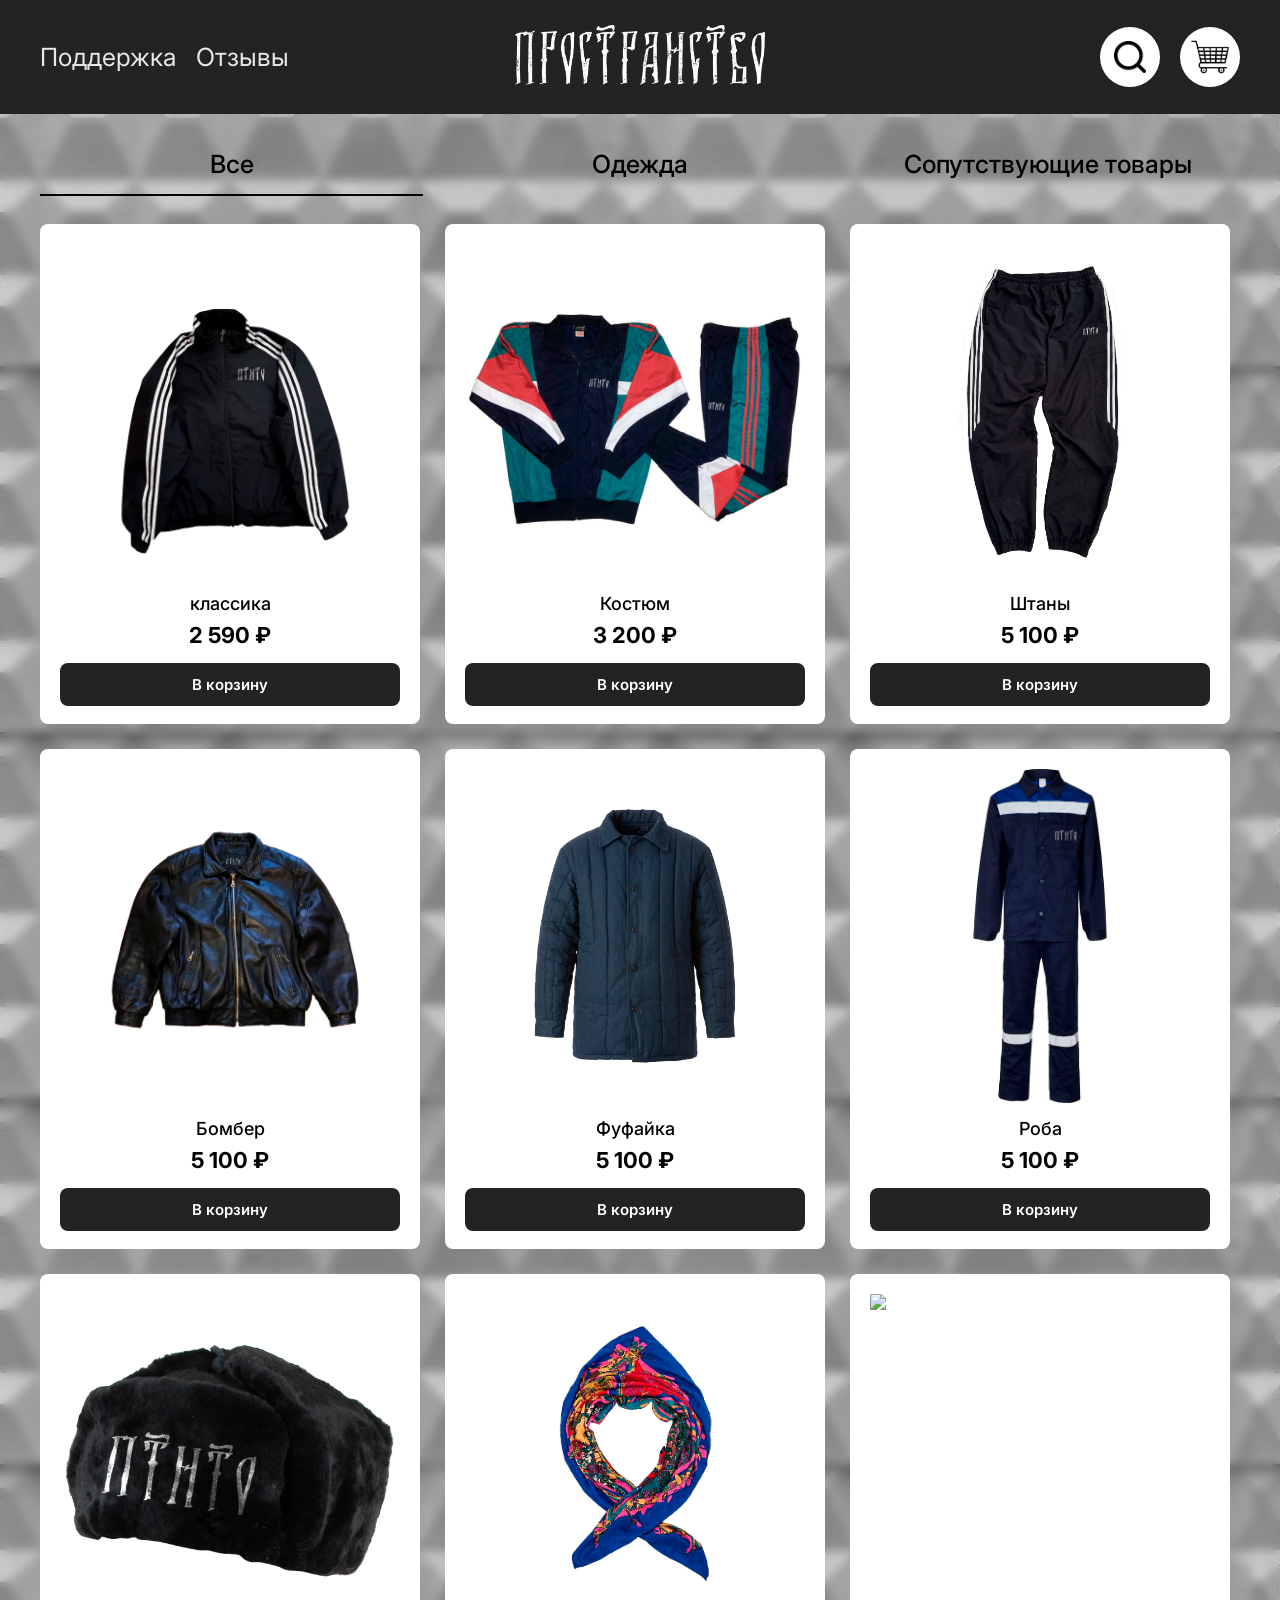
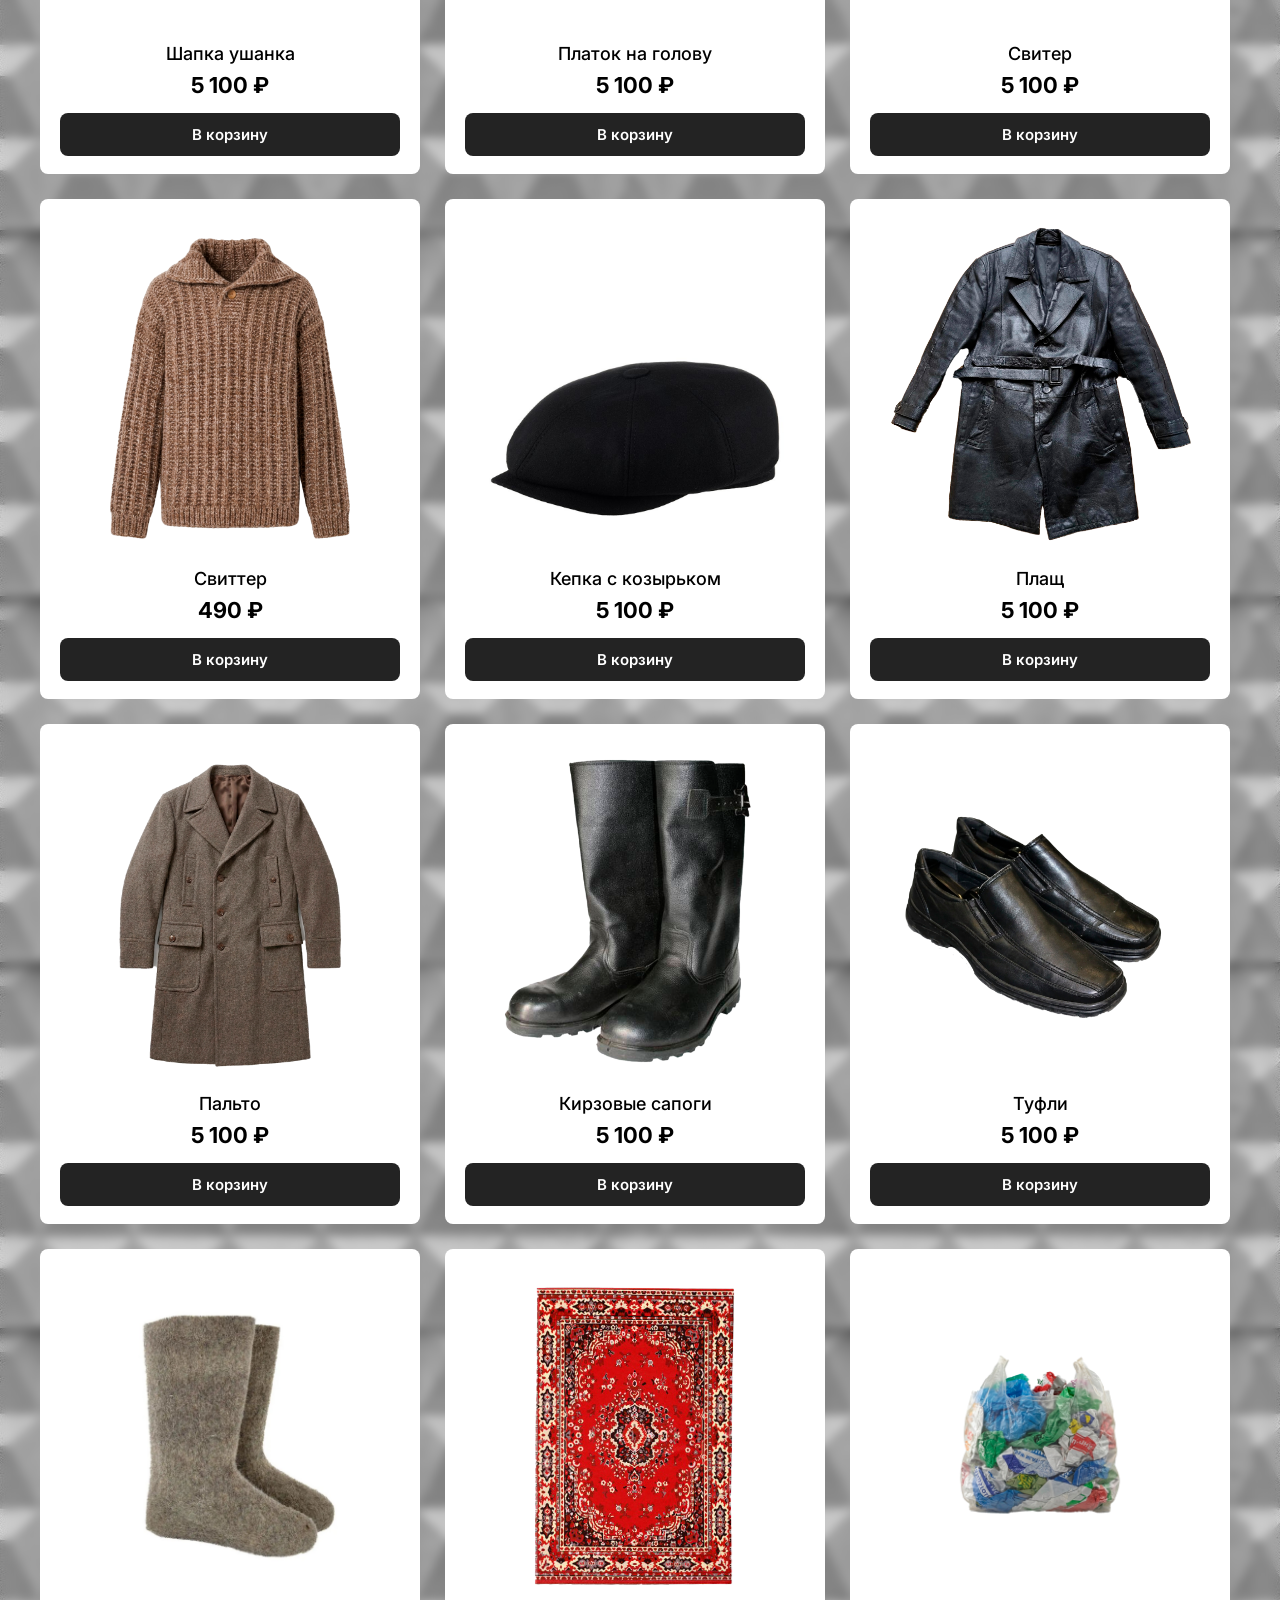
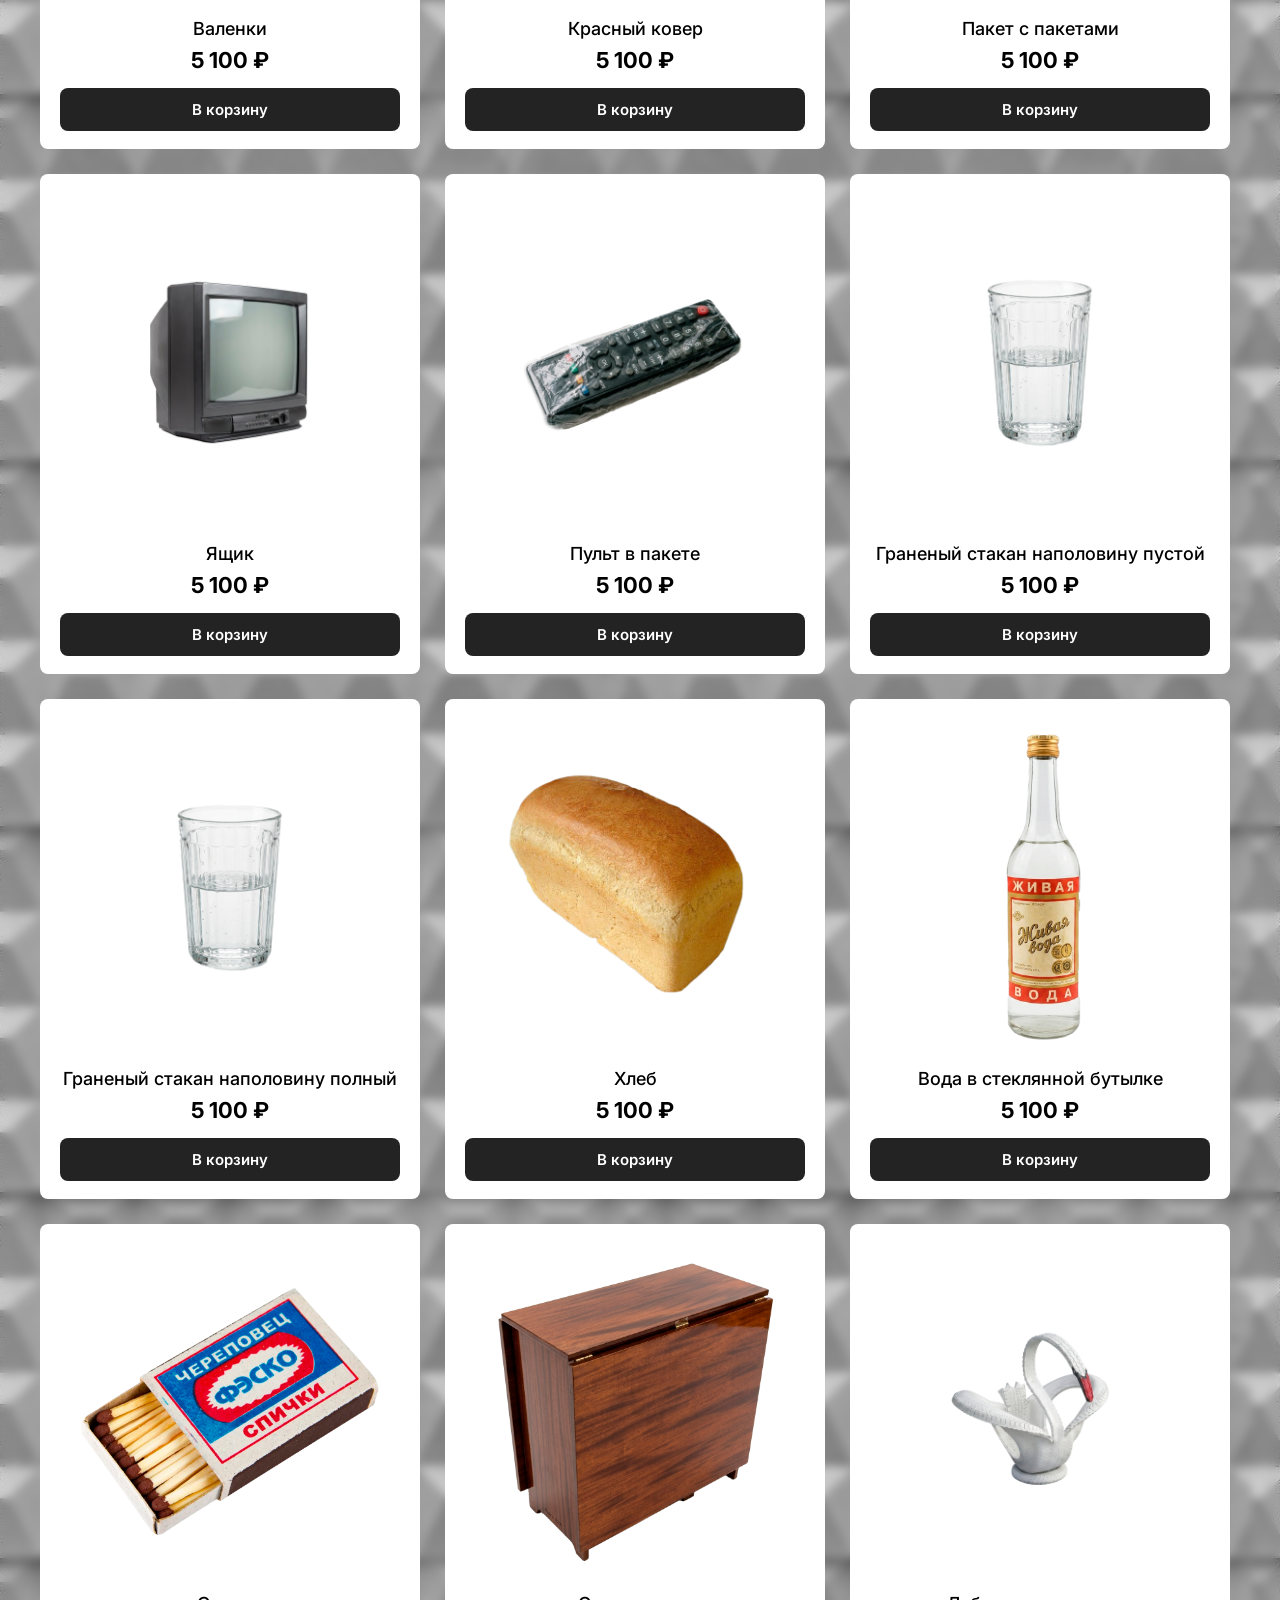
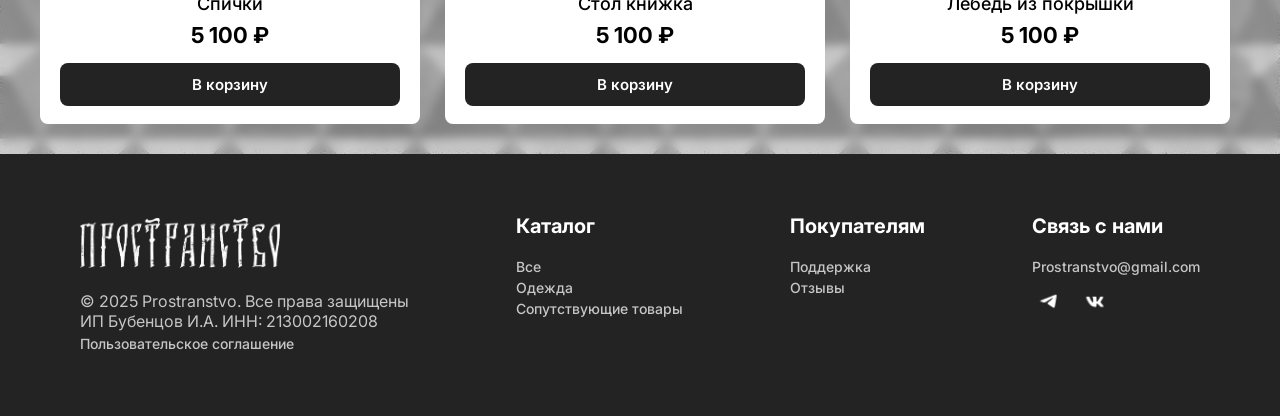
==== commit 92190fcf: "word" ====
--- a/index.html
+++ b/index.html
@@ -8,46 +8,45 @@
     <link rel="preconnect" href="https://fonts.googleapis.com">
     <link rel="preconnect" href="https://fonts.gstatic.com" crossorigin>
     <link
-        href="https://fonts.googleapis.com/css2?family=Inter:ital,opsz,wght@0,14..32,100..900;1,14..32,100..900&display=swap"
-        rel="stylesheet">
+            href="https://fonts.googleapis.com/css2?family=Inter:ital,opsz,wght@0,14..32,100..900;1,14..32,100..900&display=swap"
+            rel="stylesheet">
     <title>Prostranstvo</title>
 </head>
 
 <body>
-    <header class="header">
-        <div class="container header-inner">
+<header class="header">
+    <div class="container header-inner">
+        <div class="left">
+            <a href="support.html">Поддержка</a>
+            <a href="otzivi.html">Отзывы</a>
+        </div>
 
-<div class="left">
-                <a href="support.html">Поддержка</a>
-                <a href="otzivi.html">Отзывы</a>
+
+        <div class="logo">
+            <a href="index.html"><img src="img/logo1.png" alt=""></a>
+        </div>
+
+        <div class="right">
+
+            <div class="search">
+                <input type="checkbox" id="searchToggle" class="searchToggle"/>
+                <label for="searchToggle" class="searchButton"></label>
+                <input type="text" class="searchInput" placeholder="Поиск..."/>
+                <button class="submitButton"></button>
             </div>
 
 
-            <div class="logo">
-                <a href="index.html"><img src="img/logo1.png" alt=""></a>
+            <div class="cart">
+                <div class="cartButton"></div>
+                <div class="cartDropdown">
+                    <p>Корзина пуста</p>
+                </div>
             </div>
 
-            <div class="right">
-
-                <div class="search">
-                    <input type="checkbox" id="searchToggle" class="searchToggle" />
-                    <label for="searchToggle" class="searchButton"></label>
-                    <input type="text" class="searchInput" placeholder="Поиск..." />
-                    <button class="submitButton"></button>
-                </div>
-
-
-                <div class="cart">
-                    <div class="cartButton"></div>
-                    <div class="cartDropdown">
-                        <p>Корзина пуста</p>
-                    </div>
-                </div>
-
-            </div>
         </div>
-    </header>
-    <main>
+    </div>
+</header>
+<main>
     <div class="container">
         <div class="catalog">
             <!-- Фильтры -->
@@ -65,43 +64,43 @@
             </div>
         </div>
     </div>
-    </main>
+</main>
 
-    <footer class="footer">
-        <div class="container header-inner">
-            <div class="footer-top">
-                <div class="footer-col">
-                    <h3><a href="index.html"><img src="img/logo1.png"></a></h3>
-                    <p>© 2025 Prostranstvo. Все права защищены</p>
-                    <p>ИП Бубенцов И.А. ИНН: 213002160208</p>
-                    <p><a href="#">Пользовательское соглашение</a></p>
-                </div>
-                <div class="footer-col">
-                    <h3>Каталог</h3>
-                    <a href="#" class="filter-btn" data-filter="all">Все</a>
-                    <a href="#" class="filter-btn" data-filter="Odezda">Одежда</a>
-                    <a href="#" class="filter-btn" data-filter="tovari">Сопутствующие товары</a>
-                </div>
-                <div class="footer-col">
-                    <h3>Покупателям</h3>
-                    <a href="support.html">Поддержка</a>
-                    <a href="otzivi.html">Отзывы</a>
-                </div>
-                <div class="footer-col">
-                    <h3>Связь с нами</h3>
-                    <a href="mailto:Prostranstvo@gmail.com">Prostranstvo@gmail.com</a>
-                    <div class="social">
-                        <a href="#"><img src="img/tg1.png"></a>
-                        <a href="#"><img src="img/vk1.png"></a>
-                    </div>
+<footer class="footer">
+    <div class="container header-inner">
+        <div class="footer-top">
+            <div class="footer-col">
+                <h3><a href="index.html"><img src="img/logo1.png"></a></h3>
+                <p>© 2025 Prostranstvo. Все права защищены</p>
+                <p>ИП Бубенцов И.А. ИНН: 213002160208</p>
+                <p><a href="#">Пользовательское соглашение</a></p>
+            </div>
+            <div class="footer-col">
+                <h3>Каталог</h3>
+                <a href="#" class="filter-btn" data-filter="all">Все</a>
+                <a href="#" class="filter-btn" data-filter="Odezda">Одежда</a>
+                <a href="#" class="filter-btn" data-filter="tovari">Сопутствующие товары</a>
+            </div>
+            <div class="footer-col">
+                <h3>Покупателям</h3>
+                <a href="support.html">Поддержка</a>
+                <a href="otzivi.html">Отзывы</a>
+            </div>
+            <div class="footer-col">
+                <h3>Связь с нами</h3>
+                <a href="mailto:Prostranstvo@gmail.com">Prostranstvo@gmail.com</a>
+                <div class="social">
+                    <a href="#"><img src="img/tg1.png"></a>
+                    <a href="#"><img src="img/vk1.png"></a>
                 </div>
             </div>
         </div>
-    </footer>
+    </div>
+</footer>
 
-    <script src="scripts/products.js"></script>
-    <script src="scripts/cart.js"></script>
-    <script src="scripts/catalog.js"></script>
+<script src="scripts/products.js"></script>
+<script src="scripts/cart.js"></script>
+<script src="scripts/catalog.js"></script>
 </body>
 </html>
 
--- a/style/style.css
+++ b/style/style.css
@@ -1,13 +1,17 @@
-* {box-sizing:border-box;margin:0;padding:0}
+* {
+    box-sizing: border-box;
+    margin: 0;
+    padding: 0
+}
 
 html, body {
     height: 100%;
 }
 
-body{
-    font-family:'Inter',sans-serif;
+body {
+    font-family: 'Inter', sans-serif;
     background: white url('../img/po-2.jpg');
-    color:white;
+    color: white;
     display: flex;
     flex-direction: column;
     min-height: 100vh;
@@ -20,24 +24,24 @@
 }
 
 /* КОНТЕЙНЕР (центр) */
-.container{
-    max-width:1200px;
-    margin:0 auto;
+.container {
+    max-width: 1200px;
+    margin: 0 auto;
     padding: 0px;
 }
 
 /* HEADER */
-.header{
-    position:sticky;
-    top:0;
-    background:#232323;
-    z-index:100;
-}
-
-.header .header-inner{
-    display:flex;
-    align-items:center;
-    padding:25px 0;
+.header {
+    position: sticky;
+    top: 0;
+    background: #232323;
+    z-index: 100;
+}
+
+.header .header-inner {
+    display: flex;
+    align-items: center;
+    padding: 25px 0;
 }
 
 .header .left {
@@ -49,25 +53,25 @@
     justify-content: flex-end;
 }
 
-.left, .right{
-    display:flex;
-    align-items:center;
-    gap:20px;
-}
-
-.left a{
-    color:#E7E7E7;
-    text-decoration:none;
-    font-size:25px;
-}
-
-.left a:hover{
-    color:white;
+.left, .right {
+    display: flex;
+    align-items: center;
+    gap: 20px;
+}
+
+.left a {
+    color: #E7E7E7;
+    text-decoration: none;
+    font-size: 25px;
+}
+
+.left a:hover {
+    color: white;
 }
 
 /* LOGO */
-.logo img{
-    height:60px;
+.logo img {
+    height: 60px;
     width: 250px;
 }
 
@@ -146,15 +150,17 @@
     font-size: 20px;
     line-height: 1;
 }
+
 /* КОРЗИНА */
-.cart{
+.cart {
     display: flex;
     align-items: center;
     background: white;
     border-radius: 50px;
     padding: 10px 10px;
 }
-.cartButton{
+
+.cartButton {
     width: 40px;
     height: 40px;
     background: white url('../img/cart.png') center/100% no-repeat;
@@ -182,25 +188,26 @@
     width: 30vw;
     height: 100vh;
     background: #232323;
-    box-shadow: 0 4px 12px rgba(0,0,0,0.15);
+    box-shadow: 0 4px 12px rgba(0, 0, 0, 0.15);
     padding: 15px;
     color: #ffffff;
     opacity: 0;
     transition: opacity 0.5s ease, transform 0.5s ease, visibility 0.5s;
     pointer-events: none;
-        p{
-                font-weight: 500;
-                font-size: 40px;
-                line-height: 100%;
-                text-decoration: none;
-                margin-top: 60%;
-                justify-content: center;
-
-                display: flex;
-                align-items: center;
-                letter-spacing: -0.04em;
-
-        }
+
+    p {
+        font-weight: 500;
+        font-size: 40px;
+        line-height: 100%;
+        text-decoration: none;
+        margin-top: 60%;
+        justify-content: center;
+
+        display: flex;
+        align-items: center;
+        letter-spacing: -0.04em;
+
+    }
 }
 
 .cart.open .cartDropdown {
@@ -421,7 +428,7 @@
 
 .card:hover {
     transform: scale(1.05);
-    box-shadow: 0 8px 25px rgba(0,0,0,0.2);
+    box-shadow: 0 8px 25px rgba(0, 0, 0, 0.2);
     animation: none;
 }
 
@@ -433,90 +440,96 @@
 
 /* Footer */
 .footer {
-  background: #232323;
-  color: #c7c5c5;
-  font-family: 'Inter', sans-serif;
-  padding: 60px 80px 60px;
+    background: #232323;
+    color: #c7c5c5;
+    font-family: 'Inter', sans-serif;
+    padding: 60px 80px 60px;
 }
 
 .footer-top {
-  display: flex;
-  justify-content: space-between;
-  flex-wrap: wrap;
+    display: flex;
+    justify-content: space-between;
+    flex-wrap: wrap;
 }
 
 .footer-col h3 {
-  color: white;
-  font-size: 20px;
-  margin-bottom: 20px;
+    color: white;
+    font-size: 20px;
+    margin-bottom: 20px;
 }
 
 .footer-col a {
-  display: block;
-  color: #c7c5c5;
-  font-size: 14px;
-  font-weight: 500;
-  margin: 4px 0;
-  text-decoration: none;
+    display: block;
+    color: #c7c5c5;
+    font-size: 14px;
+    font-weight: 500;
+    margin: 4px 0;
+    text-decoration: none;
 }
 
 .footer-col a:hover {
-  color: gray;
-}
+    color: gray;
+}
+
 .footer-col img {
-  width: 200px;
-  height: 50px;
+    width: 200px;
+    height: 50px;
 }
 
 .social {
-  display: flex;
-  gap: 10px;
-  margin-top: 5px;
+    display: flex;
+    gap: 10px;
+    margin-top: 5px;
 }
 
 .social img {
-  width: 35px;
-  height: 35px;
-  transition: transform 0.3s;
+    width: 35px;
+    height: 35px;
+    transition: transform 0.3s;
 }
 
 .social img:hover {
-  transform: scale(1.1);
+    transform: scale(1.1);
 }
 
 @media (max-width: 1100px) {
     .container {
-    margin: 25px;
-}
-  .footer-top {
-    gap: 40px;
-  }
+        margin: 25px;
+    }
+
+    .footer-top {
+        gap: 40px;
+    }
 }
 
 @media (max-width: 700px) {
     .container {
-    margin: 25px;
-}
-  .footer-top {
-    gap: 30px;
-    justify-content: center;
-  }
-  .footer {
-    padding: 40px 30px 20px;
-  }
+        margin: 25px;
+    }
+
+    .footer-top {
+        gap: 30px;
+        justify-content: center;
+    }
+
+    .footer {
+        padding: 40px 30px 20px;
+    }
 }
 
 @media (max-width: 480px) {
     .container {
-    margin: 25px;
-}
-  .footer-top {
-    flex-direction: column;
-    align-items: center;
-    text-align: center;
-    gap: 25px;
-  }
-  .social {
-    justify-content: center;
-  }
-}
+        margin: 25px;
+    }
+
+    .footer-top {
+        flex-direction: column;
+        align-items: center;
+        text-align: center;
+        gap: 25px;
+    }
+
+    .social {
+        justify-content: center;
+    }
+}
